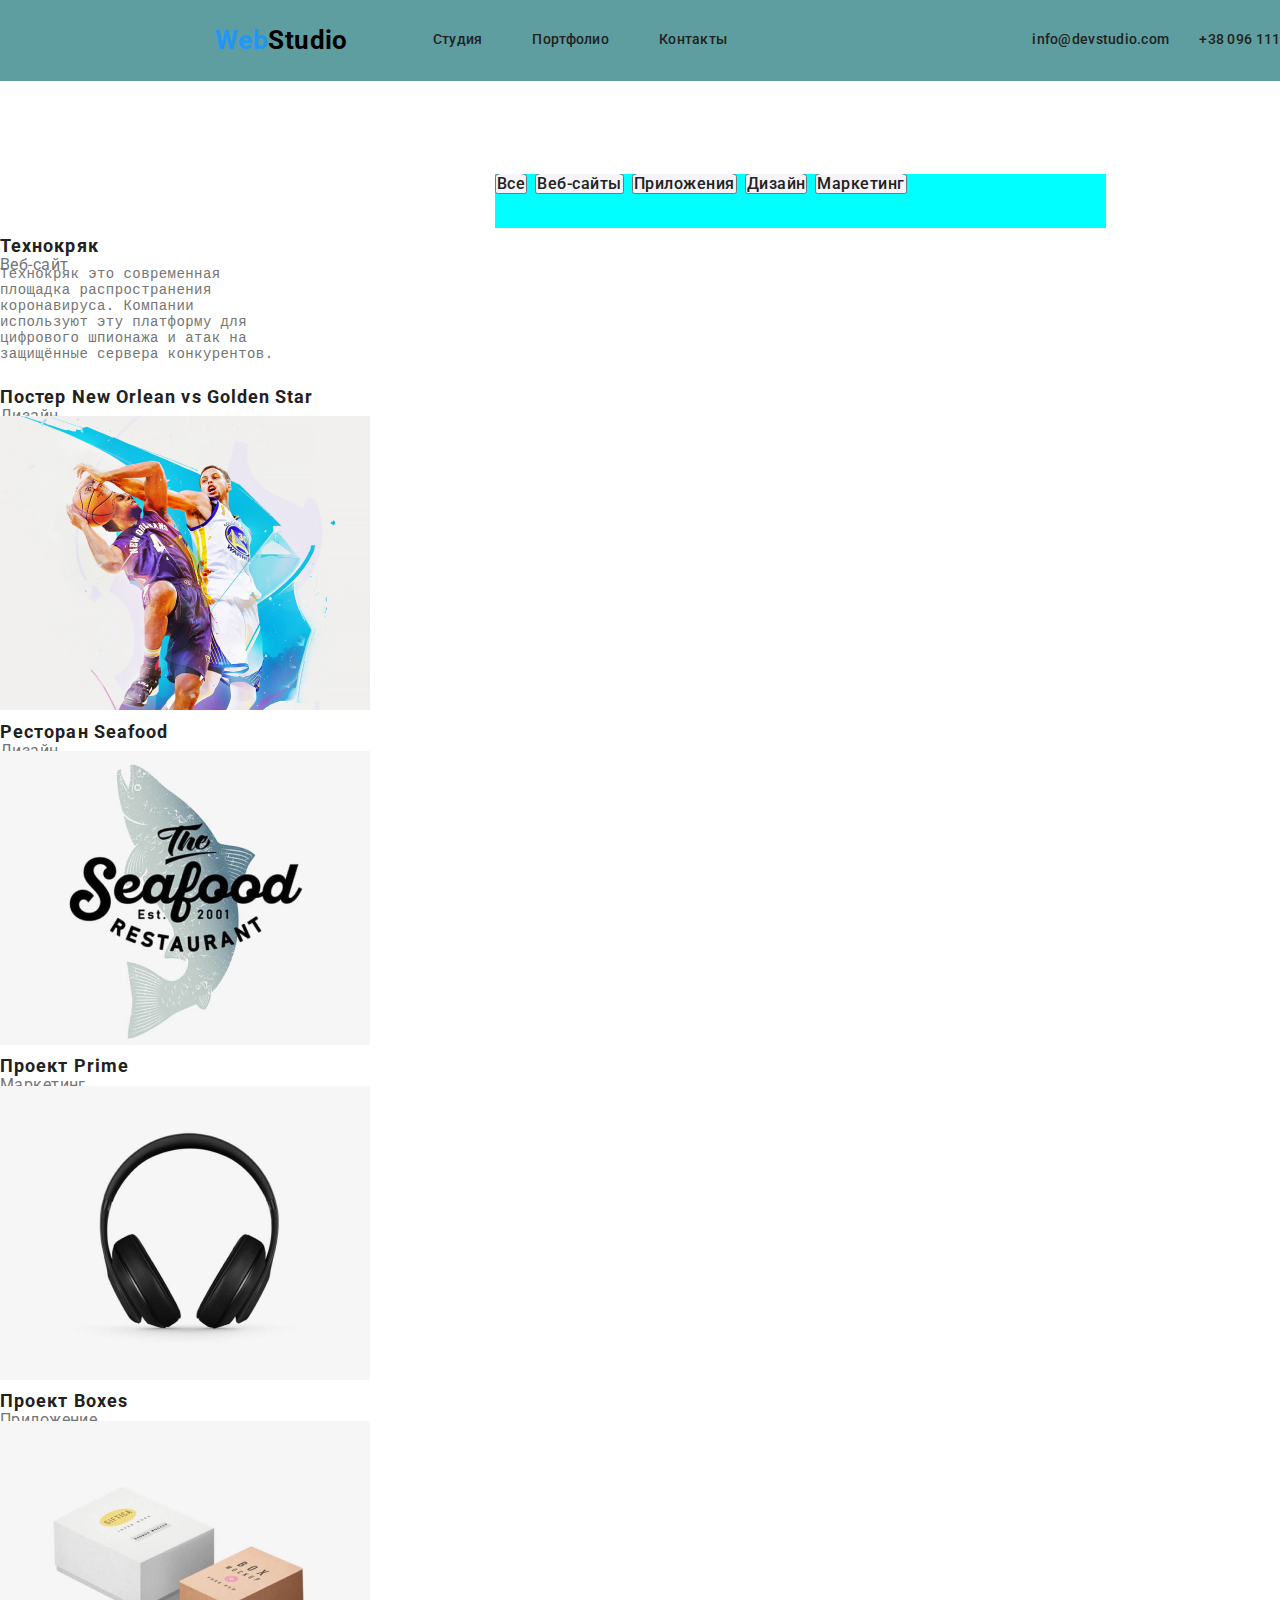
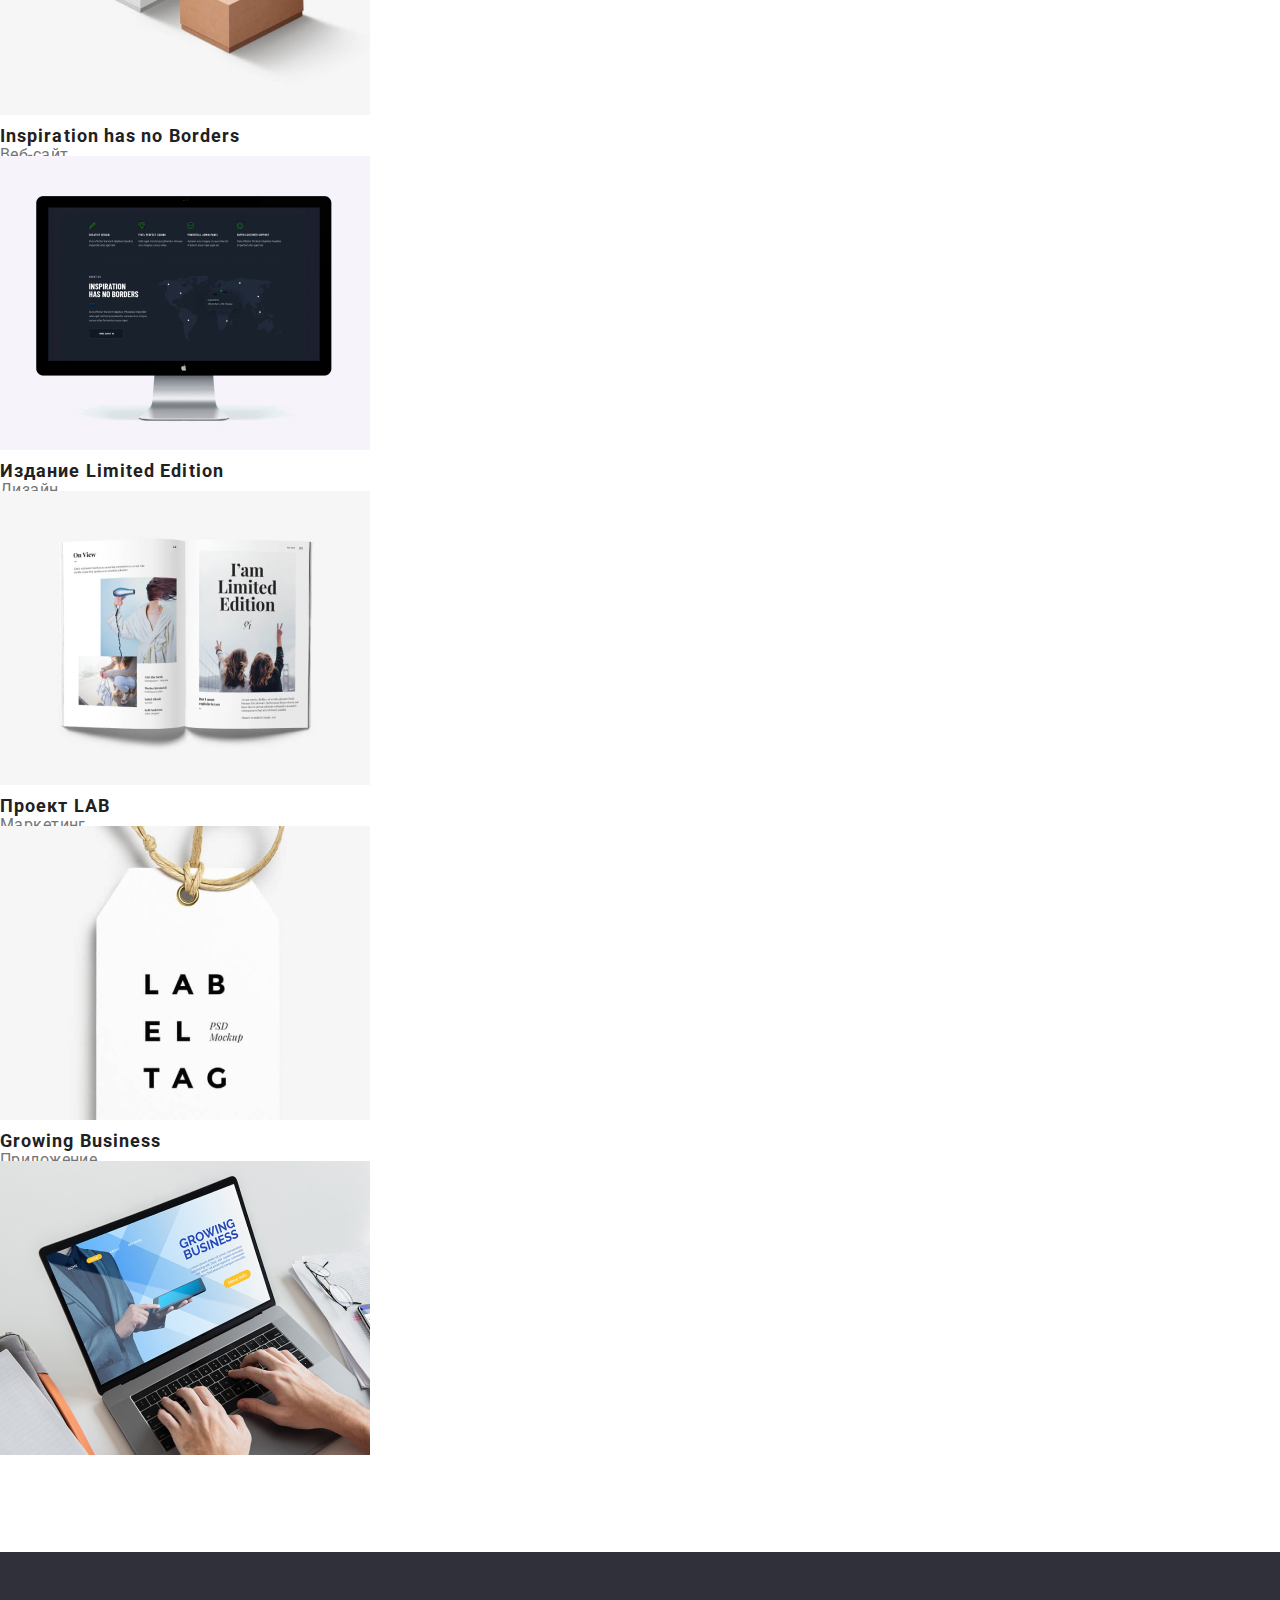
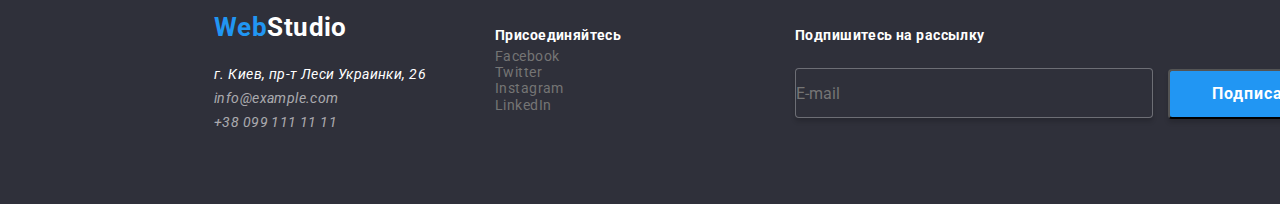
==== portfolio.html @ a3265fcc "добавление стилей  в footer" ====
<!DOCTYPE html>
<html lang="ru">

<head>
   <meta charset="UTF-8">
   <meta name="viewport" content="width=device-width, initial-scale=1.0">
   <title lang="en">WebStudio</title>
   <link rel="stylesheet" href="./css/normalise.css">
   <link rel="stylesheet" href="./css/styles.css">
	 <link href="https://fonts.googleapis.com/css2?family=Roboto:wght@400;500;700&display=swap" rel="stylesheet">
	 <style>
		input {color:  rgba(255, 255, 255, 0.6); background: #2F303A;}
			</style>
</head>

<body>
	<!-- Шапка -->
	<header>
		<div  class="container--nav">
			<nav class="nav">
			<!-- Логотип кампании -->
			<a class="logotip" lang="en" href="./index.html"><span class="logotip--text" >Web</span> Studio</a>
			<ul class="nav--list">
				<li class="nav--item">
					<a class="nav--link" href="./index.html">Студия</a>
				</li>
				<li class="nav--item">
					<a class="nav--link " href="./portfolio.html">Портфолио</a>
				</li>
				<li class="nav--item">
					<a class="nav--link" href=./index.html>Контакты</a>
				</li>
			</ul>
			<!-- <div class="container--contact"> -->
				<ul class="nav--list1">
					<li  class="nav--item1">
						<a class="nav--link1" href="mailto:info@devstudio.com">info@devstudio.com</a>
						</li>
					<li  class="nav--item1">
						<a class="nav--link1" href="tel:+380961111111">+38 096 111 11 11</a>
					</li>
				</ul>
			<!-- </div> -->
			</nav>
		</div>
	</header>
	<main>
		<!-- Портфолио -->
		<div class="container--portfolio"	>
		<h1 hidden>Наши работы</h1>
			<ul class="btn--list">
				<li class="btn--item"><button  type="submit"> <span class="button--list">Все</span> </button></li>
				<li class="btn--item"><button  type="submit"><span class="button--list">Веб-сайты</span></button></li>
				<li class="btn--item"><button type="submit"><span class="button--list">Приложения</span></button></li>
				<li class="btn--item"><button type="submit"><span class="button--list">Дизайн</span></button></li>
				<li class="btn--item"><button type="submit"><span class="button--list">Маркетинг</span></button></li>
			</ulbut>
		</div>
		<!--Каталог Работ -->
		<section>
			<ul>
				<li>
					<a href="portfolio.html"></a>
					<h2 class="work--catalog-title">Технокряк</h2>
					<p class="work--catalog-text">Веб-сайт</p>
					<pre class="work--catalog-textstyle">Технокряк это современная
площадка распространения
коронавируса. Компании
используют эту платформу для
цифрового шпионажа и атак на
защищённые сервера конкурентов.
					</pre>
					<!-- <img src="./img/portfolio/text.jpg" alt="Текст"width="322" height="168"></a>  -->
				</li>
				<li>
					<h2 class="work--catalog-title">Постер <span lang="en">New Orlean vs Golden Star</span> </h2>
					<p class="work--catalog-text">Дизайн</p>
					<img class="work--catalog-link" src="./img/portfolio/basketball.jpg" alt="Баскетбол" width="370" height="294">
				</li>

				<li>
					<h2 class="work--catalog-title">Ресторан <span lang="en">Seafood</span> </h2>
					<p class="work--catalog-text">Дизайн</p>
					<img class="work--catalog-link" src="./img/portfolio/seafood.jpg" alt="Ресторан" width="370" height="294">
				</li>
				<li>
					<h2 class="work--catalog-title">Проект <span lang="en">Prime</span> </h2>
					<p class="work--catalog-text">Маркетинг</p>
					<img src="./img/portfolio/headphone.jpg" alt="наушники" width="370" height="294">
				</li>
				<li>
					<h2 class="work--catalog-title">Проект <span lang="en">Boxes</span> </h2>
					<p class="work--catalog-text">Приложение</p>
					<img class="wor" src="./img/portfolio/box.jpg" alt="коробки" width="370" height="294">
				</li>
				<li>
					<h2 class="work--catalog-title" lang="en">Inspiration has no Borders</h2>
					<p class="work--catalog-text">Веб-сайт</p>
					<img src="./img/portfolio/monitor.jpg" alt="монитор" width="370" height="294">
				<li>
					<h2 class="work--catalog-title">Издание <span lang="en">Limited Edition</span> </h2>
					<p class="work--catalog-text">Дизайн</p>
					<img src="./img/portfolio/book.jpg" alt="книга" width="370" height="294">
				</li>
				<li>
					<h2 class="work--catalog-title">Проект <span lang="en">LAB</span> </h2>
					<p class="work--catalog-text">Маркетинг</p>
					<img src="./img/portfolio/label.png" alt="этикетка" width="370" height="294">
				</li>
				<li>
					<h2 class="work--catalog-title" lang="en">Growing Business</h2>
					<p class="work--catalog-text">Приложение</p>
					<img src="./img/portfolio/notebook.jpg" alt="ноутбок" width="370" height="294">
				</li>
			</ul>
		</section>
	</main>
	<!-- Координаты и обратная связь -->
	<footer class="container--foter">
		<!-- Логотип кампании -->
		<div class="footer--social">
			<a class="logotip" lang="en" href="./index.html"><span class="logotip--text">Web</span> Studio</a>
			<address class="address"> <span class="address--city">г. Киев, пр-т Леси Украинки, 26</span><br>
				 info@example.com <br>
				 +38 099 111 11 11
			</address>
	 </div>
		<div class="footer--social1">
			<b class="footer--text">Присоединяйтесь</b>
			<ul class="footer--list">
				<li class="footer--link"<a href="#" aria-label="Ссылка на Facebook">Facebook</a></li>
				<li class="footer--link"<a href="#" aria-label="Ссылка на Twitter">Twitter</a></li>
				<li class="footer--link"<a href="#" aria-label="Ссылка на Instagram">Instagram</a></li>
				<li class="footer--link"<a href="#" aria-label="Ссылка на LinkedIn">LinkedIn</a></li>
			</ul>
		</div>
		<div class="footer--social2">
			<b class="footer--text">Подпишитесь на рассылку</b>

			<input class="footer--email" type="email"  placeholder="E-mail" name="email" />
			<button class="footer--buttom" type="submit"> Подписаться</button>
		</div>
	</footer>

</body>

</html>
---- css/normalise.css ----
/*! normalize.css v8.0.1 | MIT License | github.com/necolas/normalize.css */

/* Document
   ========================================================================== */

/**
 * 1. Correct the line height in all browsers.
 * 2. Prevent adjustments of font size after orientation changes in iOS.
 */

html {
  line-height: 1.15; /* 1 */
  -webkit-text-size-adjust: 100%; /* 2 */
}

/* Sections
   ========================================================================== */

/**
 * Remove the margin in all browsers.
 */

body {
  margin: 0;
}

/**
 * Render the `main` element consistently in IE.
 */

main {
  display: block;
}

/**
 * Correct the font size and margin on `h1` elements within `section` and
 * `article` contexts in Chrome, Firefox, and Safari.
 */

h1 {
  font-size: 2em;
  margin: 0.67em 0;
}

/* Grouping content
   ========================================================================== */

/**
 * 1. Add the correct box sizing in Firefox.
 * 2. Show the overflow in Edge and IE.
 */

hr {
  box-sizing: content-box; /* 1 */
  height: 0; /* 1 */
  overflow: visible; /* 2 */
}

/**
 * 1. Correct the inheritance and scaling of font size in all browsers.
 * 2. Correct the odd `em` font sizing in all browsers.
 */

pre {
  font-family: monospace, monospace; /* 1 */
  font-size: 1em; /* 2 */
}

/* Text-level semantics
   ========================================================================== */

/**
 * Remove the gray background on active links in IE 10.
 */

a {
  background-color: transparent;
}

/**
 * 1. Remove the bottom border in Chrome 57-
 * 2. Add the correct text decoration in Chrome, Edge, IE, Opera, and Safari.
 */

abbr[title] {
  border-bottom: none; /* 1 */
  text-decoration: underline; /* 2 */
  text-decoration: underline dotted; /* 2 */
}

/**
 * Add the correct font weight in Chrome, Edge, and Safari.
 */

b,
strong {
  font-weight: bolder;
}

/**
 * 1. Correct the inheritance and scaling of font size in all browsers.
 * 2. Correct the odd `em` font sizing in all browsers.
 */

code,
kbd,
samp {
  font-family: monospace, monospace; /* 1 */
  font-size: 1em; /* 2 */
}

/**
 * Add the correct font size in all browsers.
 */

small {
  font-size: 80%;
}

/**
 * Prevent `sub` and `sup` elements from affecting the line height in
 * all browsers.
 */

sub,
sup {
  font-size: 75%;
  line-height: 0;
  position: relative;
  vertical-align: baseline;
}

sub {
  bottom: -0.25em;
}

sup {
  top: -0.5em;
}

/* Embedded content
   ========================================================================== */

/**
 * Remove the border on images inside links in IE 10.
 */

img {
  border-style: none;
}

/* Forms
   ========================================================================== */

/**
 * 1. Change the font styles in all browsers.
 * 2. Remove the margin in Firefox and Safari.
 */

button,
input,
optgroup,
select,
textarea {
  font-family: inherit; /* 1 */
  font-size: 100%; /* 1 */
  line-height: 1.15; /* 1 */
  margin: 0; /* 2 */
}

/**
 * Show the overflow in IE.
 * 1. Show the overflow in Edge.
 */

button,
input { /* 1 */
  overflow: visible;
}

/**
 * Remove the inheritance of text transform in Edge, Firefox, and IE.
 * 1. Remove the inheritance of text transform in Firefox.
 */

button,
select { /* 1 */
  text-transform: none;
}

/**
 * Correct the inability to style clickable types in iOS and Safari.
 */

button,
[type="button"],
[type="reset"],
[type="submit"] {
  -webkit-appearance: button;
}

/**
 * Remove the inner border and padding in Firefox.
 */

button::-moz-focus-inner,
[type="button"]::-moz-focus-inner,
[type="reset"]::-moz-focus-inner,
[type="submit"]::-moz-focus-inner {
  border-style: none;
  padding: 0;
}

/**
 * Restore the focus styles unset by the previous rule.
 */

button:-moz-focusring,
[type="button"]:-moz-focusring,
[type="reset"]:-moz-focusring,
[type="submit"]:-moz-focusring {
  outline: 1px dotted ButtonText;
}

/**
 * Correct the padding in Firefox.
 */

fieldset {
  padding: 0.35em 0.75em 0.625em;
}

/**
 * 1. Correct the text wrapping in Edge and IE.
 * 2. Correct the color inheritance from `fieldset` elements in IE.
 * 3. Remove the padding so developers are not caught out when they zero out
 *    `fieldset` elements in all browsers.
 */

legend {
  box-sizing: border-box; /* 1 */
  color: inherit; /* 2 */
  display: table; /* 1 */
  max-width: 100%; /* 1 */
  padding: 0; /* 3 */
  white-space: normal; /* 1 */
}

/**
 * Add the correct vertical alignment in Chrome, Firefox, and Opera.
 */

progress {
  vertical-align: baseline;
}

/**
 * Remove the default vertical scrollbar in IE 10+.
 */

textarea {
  overflow: auto;
}

/**
 * 1. Add the correct box sizing in IE 10.
 * 2. Remove the padding in IE 10.
 */

[type="checkbox"],
[type="radio"] {
  box-sizing: border-box; /* 1 */
  padding: 0; /* 2 */
}

/**
 * Correct the cursor style of increment and decrement buttons in Chrome.
 */

[type="number"]::-webkit-inner-spin-button,
[type="number"]::-webkit-outer-spin-button {
  height: auto;
}

/**
 * 1. Correct the odd appearance in Chrome and Safari.
 * 2. Correct the outline style in Safari.
 */

[type="search"] {
  -webkit-appearance: textfield; /* 1 */
  outline-offset: -2px; /* 2 */
}

/**
 * Remove the inner padding in Chrome and Safari on macOS.
 */

[type="search"]::-webkit-search-decoration {
  -webkit-appearance: none;
}

/**
 * 1. Correct the inability to style clickable types in iOS and Safari.
 * 2. Change font properties to `inherit` in Safari.
 */

::-webkit-file-upload-button {
  -webkit-appearance: button; /* 1 */
  font: inherit; /* 2 */
}

/* Interactive
   ========================================================================== */

/*
 * Add the correct display in Edge, IE 10+, and Firefox.
 */

details {
  display: block;
}

/*
 * Add the correct display in all browsers.
 */

summary {
  display: list-item;
}

/* Misc
   ========================================================================== */

/**
 * Add the correct display in IE 10+.
 */

template {
  display: none;
}

/**
 * Add the correct display in IE 10.
 */

[hidden] {
  display: none;
}
---- css/styles.css ----
@charset "UTF-8";
:root {
  --main-font: "Roboto", sans-serif;
  --secondary-font: "Raleway", sans-serif;
  --title--dark-color: #212121;
  --title--light-color: #ffffff;
  --btn--dark-color: #212121;
  --btn--accent-color: #2196f3;
  --btn--light-color: #ffffff;
  --text--dark-color: #757575;
  --text--light-color: #ffffff;
  --accent--color: #2196f3;
}

html {
  -webkit-box-sizing: border-box;
          box-sizing: border-box;
}

*,
*::before,
*::after {
  -webkit-box-sizing: inherit;
          box-sizing: inherit;
  margin: 0;
  padding: 0;
}

body {
  font-family: var(--main-font);
  font-size: 14px;
  letter-spacing: 0.03em;
  color: var(--text--dark-color);
}

ul > li {
  list-style: none;
}

a {
  text-decoration: none;
}

/* Шапка и Логотип компании */
.container--nav {
  width: 1600px;
  height: 81px;
  background-color: cadetblue;
}

.nav {
  display: -webkit-box;
  display: -ms-flexbox;
  display: flex;
  -webkit-box-align: center;
      -ms-flex-align: center;
          align-items: center;
}

.logotip {
  display: -webkit-box;
  display: -ms-flexbox;
  display: flex;
  margin-left: 215px;
  margin-right: 85px;
  padding-top: 24px;
  padding-bottom: 24px;
  font-family: var(--secondary-fonty);
  font-weight: 700;
  font-size: 26px;
  line-height: 1.19;
  color: #000000;
}

.logotip--text {
  color: var(--accent--color);
}

/* Панель навигации */
.nav--list {
  display: -webkit-box;
  display: -ms-flexbox;
  display: flex;
}

.nav--list .nav--item + .nav--item {
  margin-left: 50px;
}

.nav--list1 {
  display: -webkit-box;
  display: -ms-flexbox;
  display: flex;
  margin-left: 305px;
  /*  background-color: yellow; */
}

.nav--list1 .nav--item1 + .nav--item1 {
  margin-left: 30px;
}

.nav--link,
.nav--link1 {
  display: block;
  font-weight: 500;
  line-height: 1.14;
  letter-spacing: 0.02em;
  padding-top: 32px;
  padding-bottom: 32px;
  color: var(--title--dark-color);
}

.nav--link:hover,
.nav--link:focus,
.nav--link1:hover,
.nav--link1:focus {
  color: var(--accent--color);
}

/* Hero */
.container--hero {
  width: 1600px;
  height: 600px;
  text-align: center;
  background-color: grey;
}

.title--h1 {
  margin: 0;
  padding: 0;
  font-weight: 900;
  font-size: 44px;
  line-height: 1.36;
  letter-spacing: 0.06em;
  padding-top: 200px;
  padding-bottom: 30px;
  color: var(--title--light-color);
}

.button {
  font-family: var(--main-font);
  font-weight: 700;
  font-size: 16px;
  line-height: 0.53;
  letter-spacing: 0.06em;
  color: var(--btn--light-color);
  background: var(--btn--accent-color);
  -webkit-box-shadow: 0px 4px 4px rgba(0, 0, 0, 0.15);
          box-shadow: 0px 4px 4px rgba(0, 0, 0, 0.15);
  border-radius: 4px;
  width: 200px;
  height: 50px;
}

.title--h2
.about--img,
.work--img
.about--img,
.work--img {
  background-color: #F5F4FA;
}

.about--title {
  font-weight: 700;
  font-size: 14px;
  line-height: 1.36;
}

.about--text,
.address,
.footer--text {
  line-height: 1.71;
}

/* Разработки */
.work--title {
  font-weight: 700;
  font-size: 14px;
  line-height: 16px;
  text-align: center;
  color: var(--title--light-color);
  background-color: rgba(47, 48, 58, 0.8);
}

/* Команда разработчиков */
.command--title .command--text {
  font-weight: 500;
  font-size: 16px;
  line-height: 1.19;
  padding-left: 495px;
  text-align: center;
}

.command--text {
  font-weight: 400;
}

/* Портфолио - шапка*/
.container--portfolio {
  width: 611px;
  height: 54px;
  margin-top: 93px;
  margin-left: 495px;
  background-color: aqua;
}

.btn--list {
  display: -webkit-box;
  display: -ms-flexbox;
  display: flex;
}

.btn--item {
  display: block;
  margin-right: 8px;
}

.btn--item:not(5) {
  margin-right: 0;
}

.button--list {
  font-family: var(--main-font);
  font-weight: 500;
  font-size: 16px;
  line-height: 1.62px;
  letter-spacing: 0.03em;
  color: var(--btn--dark-color);
  background: #f5f4fa;
  border-radius: 4px;
}

.button--list:hover,
.button--list:focus {
  font-family: var(--main-font);
  font-weight: 500;
  font-size: 16px;
  line-height: 1.62;
  color: var(--btn--light-color);
  background-color: var(--btn--accent-color);
}

/* Портфолио -Каталог Работ */
.work--catalog-title {
  font-weight: 700;
  font-size: 18px;
  line-height: 2;
  letter-spacing: 0.06em;
  color: var(--title--dark-color);
}

.work--catalog-text {
  font-size: 16px;
  line-height: 1.88px;
  color: var(--text--dark-color);
}

.work--catalog-textstyle:hover,
.work--catalog-textstyle:focus {
  color: var(--text--light-color);
  background-color: var(--accent--color);
}

.work--catalog-link:hover {
  color: var(--text--light-color);
  background-color: var(--accent--color);
}

/* Координаты и обратная связь */
.container--foter {
  width: 1600px;
  height: 252px;
  background: #2F303A;
  display: -webkit-box;
  display: -ms-flexbox;
  display: flex;
  margin-top: 94px;
}

.footer--social {
  padding-top: 60px;
  margin-left: 214px;
}

.footer--social .logotip {
  margin: 0;
  padding: 0;
  color: var(--text--light-color);
}

.footer--social .address {
  display: block;
  padding-top: 20px;
}

.address {
  color: rgba(255, 255, 255, 0.6);
}

.address--city {
  color: var(--text--light-color);
}

.footer--social1 {
  padding-top: 72px;
  width: 206px;
  height: 80px;
  margin-left: 69px;
}

.footer--social2 {
  margin: 0;
  padding: 0;
  padding-top: 72px;
  width: 570px;
  height: 86px;
  margin-left: 94px;
  /*   background-color: red */
}

.footer--text {
  display: block;
  color: var(--title--light-color);
}

.footer--email {
  /* display: block */
  margin-top: 20px;
  /*   margin-right: 12px; */
  width: 358px;
  height: 50px;
  font-size: 16px;
  line-height: 1.25px;
  /* align-items: center; */
  color: rgba(255, 255, 255, 0.6);
  border: 1px solid rgba(255, 255, 255, 0.3);
  -webkit-box-sizing: border-box;
          box-sizing: border-box;
  -webkit-box-shadow: 0px 4px 4px rgba(0, 0, 0, 0.15);
          box-shadow: 0px 4px 4px rgba(0, 0, 0, 0.15);
  border-radius: 4px;
}

.footer--buttom {
  width: 196px;
  height: 50px;
  margin-left: 12px;
  font-weight: 700;
  font-size: 16px;
  line-height: 1,87;
  /* align-items: center; */
  text-align: center;
  letter-spacing: 0.06em;
  color: var(--btn--light-color);
  background: #2196F3;
  /* #2F303A; */
  -webkit-box-shadow: 0px 4px 4px rgba(0, 0, 0, 0.15);
          box-shadow: 0px 4px 4px rgba(0, 0, 0, 0.15);
  border-radius: 4px;
}

/* .footer--buttom:hover,
.footer--buttom:focus{
  background-color: var(--btn--accent-color);
} */
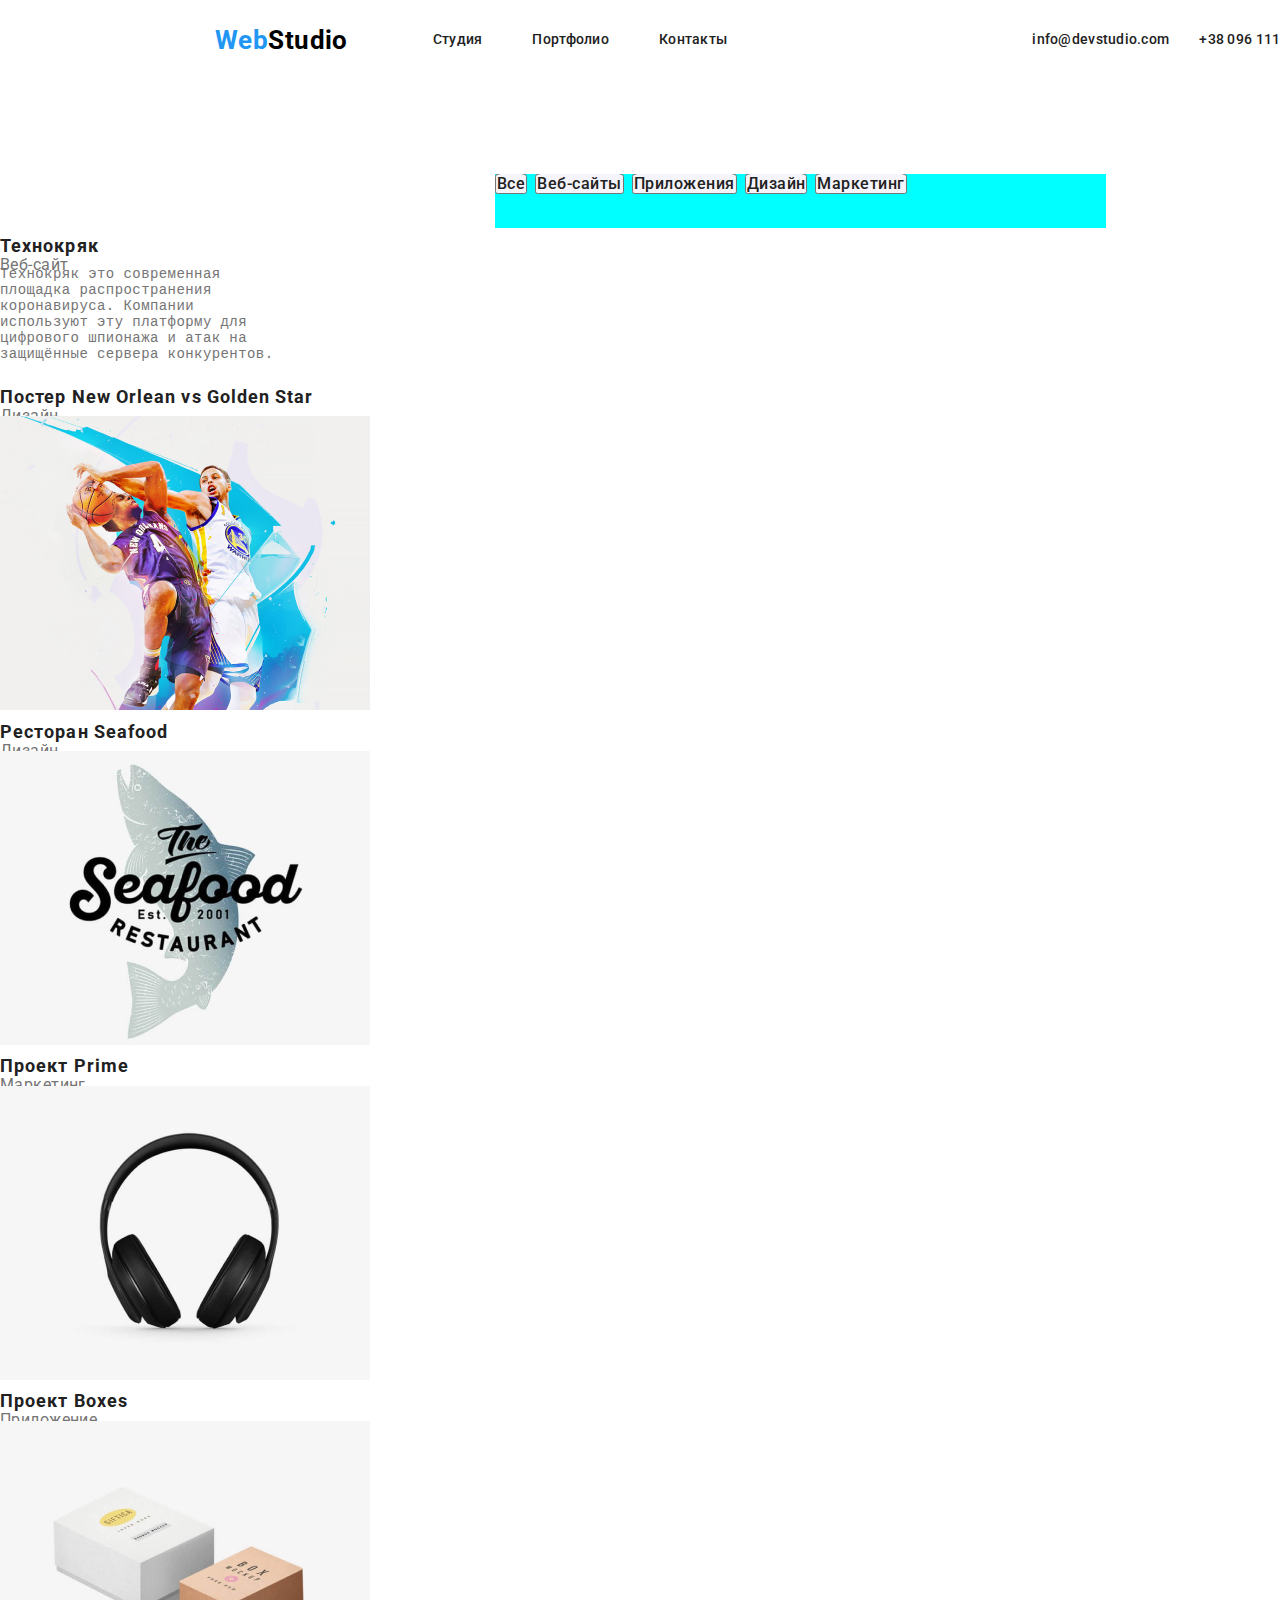
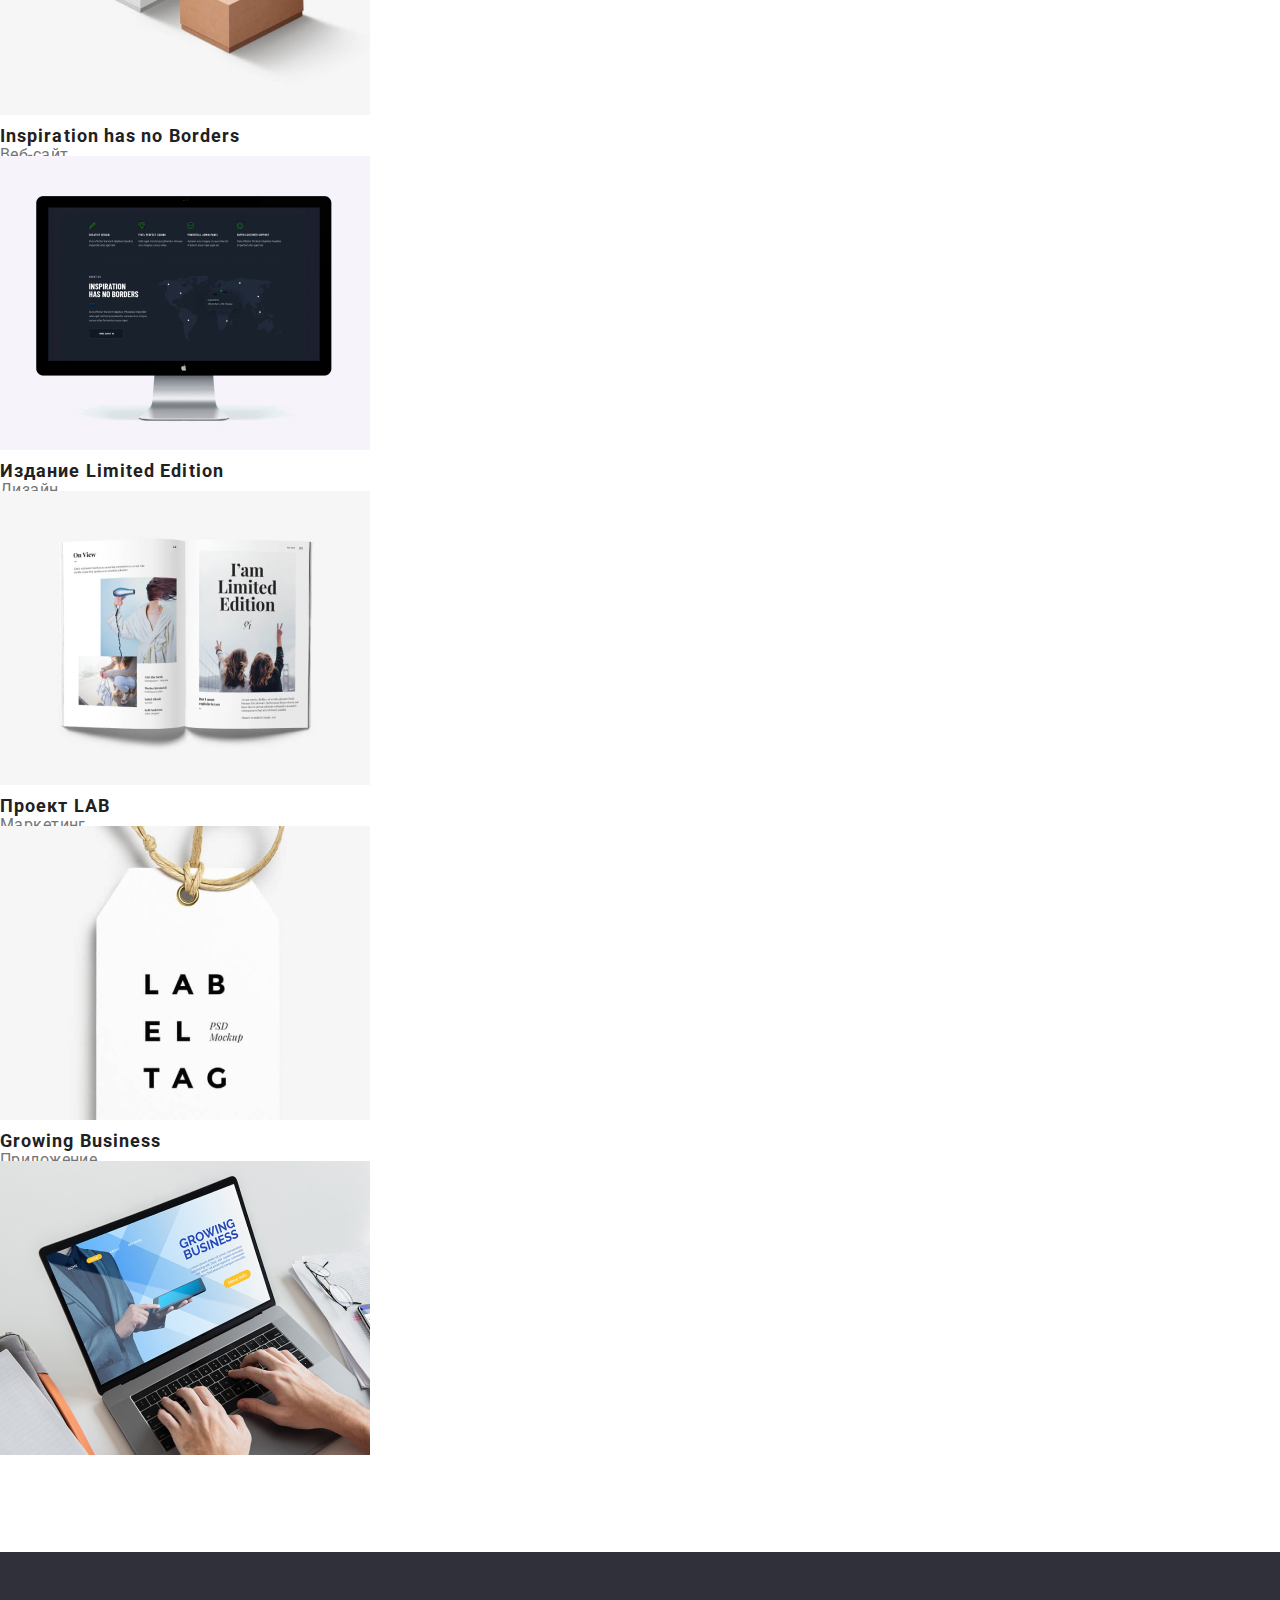
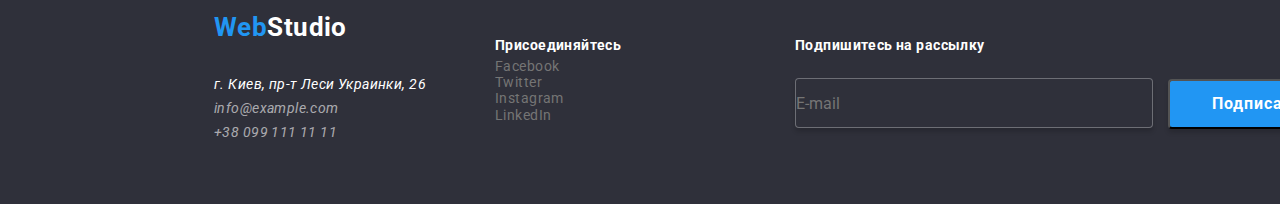
==== commit 02c9369a: "стилизация секции приимущества" ====
--- a/portfolio.html
+++ b/portfolio.html
@@ -10,7 +10,7 @@
 	 <link href="https://fonts.googleapis.com/css2?family=Roboto:wght@400;500;700&display=swap" rel="stylesheet">
 	 <style>
 		input {color:  rgba(255, 255, 255, 0.6); background: #2F303A;}
-			</style>
+	 </style>
 </head>
 
 <body>
--- a/css/styles.css
+++ b/css/styles.css
@@ -45,7 +45,6 @@
 .container--nav {
   width: 1600px;
   height: 81px;
-  background-color: cadetblue;
 }
 
 .nav {
@@ -92,7 +91,6 @@
   display: -ms-flexbox;
   display: flex;
   margin-left: 305px;
-  /*  background-color: yellow; */
 }
 
 .nav--list1 .nav--item1 + .nav--item1 {
@@ -115,14 +113,6 @@
 .nav--link1:hover,
 .nav--link1:focus {
   color: var(--accent--color);
-}
-
-/* Hero */
-.container--hero {
-  width: 1600px;
-  height: 600px;
-  text-align: center;
-  background-color: grey;
 }
 
 .title--h1 {
@@ -152,9 +142,37 @@
   height: 50px;
 }
 
-.title--h2
-.about--img,
-.work--img
+/* Hero */
+.container--hero {
+  width: 1600px;
+  height: 600px;
+  text-align: center;
+  background-color: rgba(47, 48, 58, 0.8);
+}
+
+/*Приимущества */
+.container--about {
+  width: 1090px;
+  height: 251px;
+  margin-top: 94px;
+  margin-left: 215px;
+}
+
+.container--about .about--list {
+  display: -webkit-box;
+  display: -ms-flexbox;
+  display: flex;
+  /*   justify-content: center; */
+}
+
+.about--item {
+  margin-right: 30px;
+}
+
+.about--item:last-child {
+  margin-right: 0;
+}
+
 .about--img,
 .work--img {
   background-color: #F5F4FA;
@@ -164,15 +182,25 @@
   font-weight: 700;
   font-size: 14px;
   line-height: 1.36;
+  margin-top: 30px;
 }
 
 .about--text,
 .address,
 .footer--text {
   line-height: 1.71;
+  margin-top: 10px;
 }
 
 /* Разработки */
+.title--h2 {
+  font-weight: 700;
+  font-size: 36px;
+  line-height: 1.67;
+  text-align: center;
+  color: var(--title--dark-color);
+}
+
 .work--title {
   font-weight: 700;
   font-size: 14px;
@@ -331,8 +359,6 @@
   height: 50px;
   font-size: 16px;
   line-height: 1.25px;
-  /* align-items: center; */
-  color: rgba(255, 255, 255, 0.6);
   border: 1px solid rgba(255, 255, 255, 0.3);
   -webkit-box-sizing: border-box;
           box-sizing: border-box;
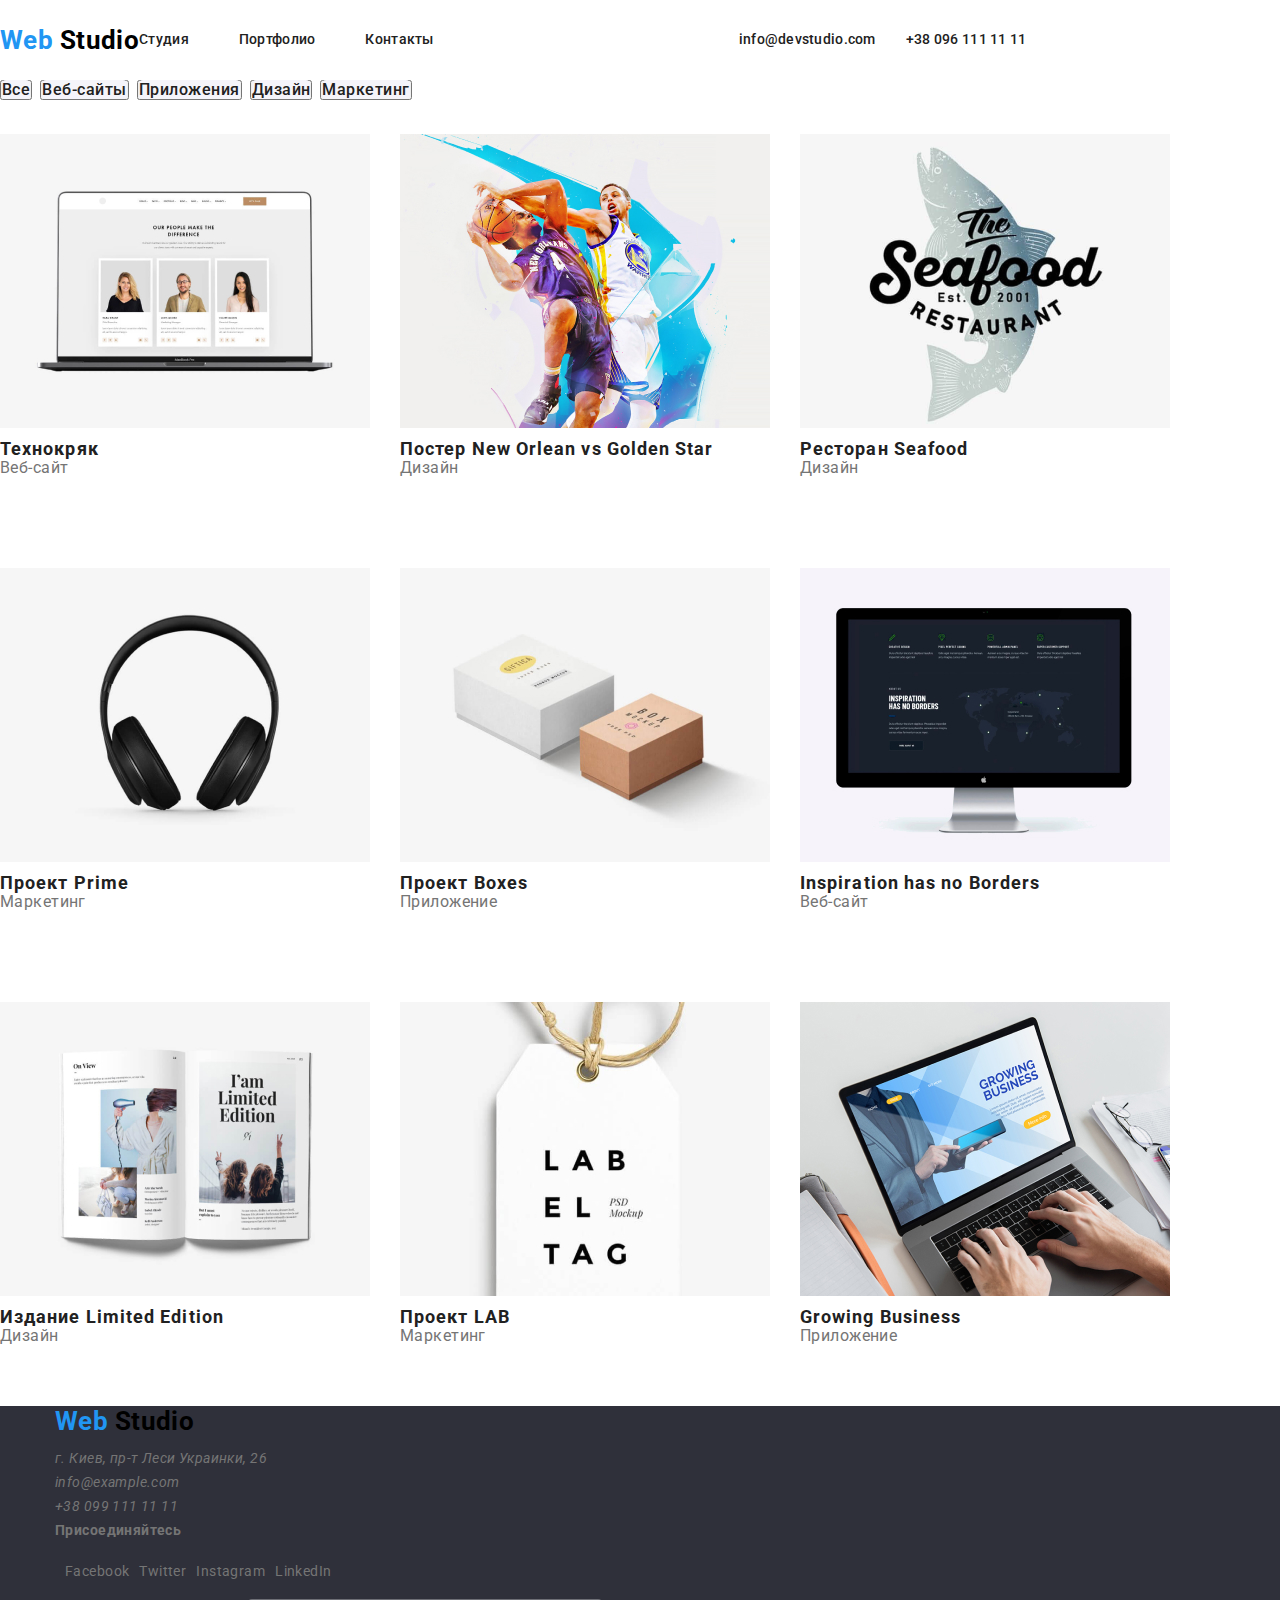
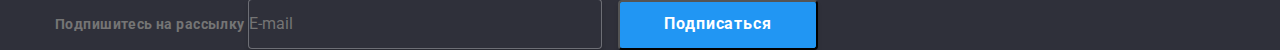
==== commit f5c5eb75: "исправление  стилей, footer закончил" ====
--- a/portfolio.html
+++ b/portfolio.html
@@ -15,8 +15,8 @@
 
 <body>
 	<!-- Шапка -->
-	<header>
-		<div  class="container--nav">
+	<header class="nav">
+		<div  class=container">
 			<nav class="nav">
 			<!-- Логотип кампании -->
 			<a class="logotip" lang="en" href="./index.html"><span class="logotip--text" >Web</span> Studio</a>
@@ -31,7 +31,7 @@
 					<a class="nav--link" href=./index.html>Контакты</a>
 				</li>
 			</ul>
-			<!-- <div class="container--contact"> -->
+			<!-- <div class=.containercontact"> -->
 				<ul class="nav--list1">
 					<li  class="nav--item1">
 						<a class="nav--link1" href="mailto:info@devstudio.com">info@devstudio.com</a>
@@ -46,100 +46,106 @@
 	</header>
 	<main>
 		<!-- Портфолио -->
-		<div class="container--portfolio"	>
-		<h1 hidden>Наши работы</h1>
-			<ul class="btn--list">
-				<li class="btn--item"><button  type="submit"> <span class="button--list">Все</span> </button></li>
-				<li class="btn--item"><button  type="submit"><span class="button--list">Веб-сайты</span></button></li>
-				<li class="btn--item"><button type="submit"><span class="button--list">Приложения</span></button></li>
-				<li class="btn--item"><button type="submit"><span class="button--list">Дизайн</span></button></li>
-				<li class="btn--item"><button type="submit"><span class="button--list">Маркетинг</span></button></li>
-			</ulbut>
+		<section class="portfolio">
+			<div class=container"	>
+				<h1 hidden>Наши работы</h1>
+				<ul class="btn--list">
+					<li class="btn--item"><button  type="submit"> <span class="button--list">Все</span> </button></li>
+					<li class="btn--item"><button  type="submit"><span class="button--list">Веб-сайты</span></button></li>
+					<li class="btn--item"><button type="submit"><span class="button--list">Приложения</span></button></li>
+					<li class="btn--item"><button type="submit"><span class="button--list">Дизайн</span></button></li>
+					<li class="btn--item"><button type="submit"><span class="button--list">Маркетинг</span></button></li>
+				</ul>
+					<!--Каталог Работ -->
+			<div class="work--catalog">
+				<ul class="work--catalog-list">
+					<li class="work--catalog-item">
+						<img class="work--catalog-link" src="./img/portfolio/texcrack.jpg" alt="Технокряк команда" width="370" height="294">
+						<h2 class="work--catalog-title">Технокряк</h2>
+						<p class="work--catalog-text">Веб-сайт</p>
+					</a>
+						<!-- <pre class="work--catalog-textstyle">Технокряк это современная
+	площадка распространения
+	коронавируса. Компании
+	используют эту платформу для
+	цифрового шпионажа и атак на
+	защищённые сервера конкурентов.
+						</pre> -->
+					</li>
+					<li class="work--catalog-item">
+						<img class="work--catalog-link" src="./img/portfolio/basketball.jpg" alt="Баскетбол" width="370" height="294">
+						<h2 class="work--catalog-title">Постер <span lang="en">New Orlean vs Golden Star</span> </h2>
+						<p class="work--catalog-text">Дизайн</p>
+					</li>
+					<li class="work--catalog-item">
+						<img class="work--catalog-link" src="./img/portfolio/seafood.jpg" alt="Ресторан" width="370" height="294">
+						<h2 class="work--catalog-title">Ресторан <span lang="en">Seafood</span> </h2>
+						<p class="work--catalog-text">Дизайн</p>
+					</li>
+					<li class="work--catalog-item">
+						<img class="work--catalog-link" src="./img/portfolio/headphone.jpg" alt="наушники" width="370" height="294">
+						<h2 class="work--catalog-title">Проект <span lang="en">Prime</span> </h2>
+						<p class="work--catalog-text">Маркетинг</p>
+					</li>
+					<li class="work--catalog-item">
+						<img class="work--catalog-link" src="./img/portfolio/box.jpg" alt="коробки" width="370" height="294">
+						<h2 class="work--catalog-title">Проект <span lang="en">Boxes</span> </h2>
+						<p class="work--catalog-text">Приложение</p>
+					</li>
+					<li class="work--catalog-item">
+						<img class="work--catalog-link" src="./img/portfolio/monitor.jpg" alt="монитор" width="370" height="294">
+						<h2 class="work--catalog-title" lang="en">Inspiration has no Borders</h2>
+						<p class="work--catalog-text">Веб-сайт</p>
+					</li>
+					<li class="work--catalog-item">
+						<img class="work--catalog-link" src="./img/portfolio/book.jpg" alt="книга" width="370" height="294">
+						<h2 class="work--catalog-title">Издание <span lang="en">Limited Edition</span> </h2>
+						<p class="work--catalog-text">Дизайн</p>
+					</li>
+					<li class="work--catalog-item">
+						<img class="work--catalog-link" src="./img/portfolio/label.png" alt="этикетка" width="370" height="294">
+						<h2 class="work--catalog-title">Проект <span lang="en">LAB</span> </h2>
+						<p class="work--catalog-text">Маркетинг</p>
+					</li>
+					<li class="work--catalog-item">
+						<img class="work--catalog-link" src="./img/portfolio/notebook.jpg" alt="ноутбок" width="370" height="294">
+						<h2 class="work--catalog-title" lang="en">Growing Business</h2>
+						<p class="work--catalog-text">Приложение</p>
+					</li>
+				</ul>
+			</div>
 		</div>
-		<!--Каталог Работ -->
-		<section>
-			<ul>
-				<li>
-					<a href="portfolio.html"></a>
-					<h2 class="work--catalog-title">Технокряк</h2>
-					<p class="work--catalog-text">Веб-сайт</p>
-					<pre class="work--catalog-textstyle">Технокряк это современная
-площадка распространения
-коронавируса. Компании
-используют эту платформу для
-цифрового шпионажа и атак на
-защищённые сервера конкурентов.
-					</pre>
-					<!-- <img src="./img/portfolio/text.jpg" alt="Текст"width="322" height="168"></a>  -->
-				</li>
-				<li>
-					<h2 class="work--catalog-title">Постер <span lang="en">New Orlean vs Golden Star</span> </h2>
-					<p class="work--catalog-text">Дизайн</p>
-					<img class="work--catalog-link" src="./img/portfolio/basketball.jpg" alt="Баскетбол" width="370" height="294">
-				</li>
 
-				<li>
-					<h2 class="work--catalog-title">Ресторан <span lang="en">Seafood</span> </h2>
-					<p class="work--catalog-text">Дизайн</p>
-					<img class="work--catalog-link" src="./img/portfolio/seafood.jpg" alt="Ресторан" width="370" height="294">
-				</li>
-				<li>
-					<h2 class="work--catalog-title">Проект <span lang="en">Prime</span> </h2>
-					<p class="work--catalog-text">Маркетинг</p>
-					<img src="./img/portfolio/headphone.jpg" alt="наушники" width="370" height="294">
-				</li>
-				<li>
-					<h2 class="work--catalog-title">Проект <span lang="en">Boxes</span> </h2>
-					<p class="work--catalog-text">Приложение</p>
-					<img class="wor" src="./img/portfolio/box.jpg" alt="коробки" width="370" height="294">
-				</li>
-				<li>
-					<h2 class="work--catalog-title" lang="en">Inspiration has no Borders</h2>
-					<p class="work--catalog-text">Веб-сайт</p>
-					<img src="./img/portfolio/monitor.jpg" alt="монитор" width="370" height="294">
-				<li>
-					<h2 class="work--catalog-title">Издание <span lang="en">Limited Edition</span> </h2>
-					<p class="work--catalog-text">Дизайн</p>
-					<img src="./img/portfolio/book.jpg" alt="книга" width="370" height="294">
-				</li>
-				<li>
-					<h2 class="work--catalog-title">Проект <span lang="en">LAB</span> </h2>
-					<p class="work--catalog-text">Маркетинг</p>
-					<img src="./img/portfolio/label.png" alt="этикетка" width="370" height="294">
-				</li>
-				<li>
-					<h2 class="work--catalog-title" lang="en">Growing Business</h2>
-					<p class="work--catalog-text">Приложение</p>
-					<img src="./img/portfolio/notebook.jpg" alt="ноутбок" width="370" height="294">
-				</li>
-			</ul>
 		</section>
 	</main>
 	<!-- Координаты и обратная связь -->
-	<footer class="container--foter">
+	<footer class="footer">
 		<!-- Логотип кампании -->
-		<div class="footer--social">
-			<a class="logotip" lang="en" href="./index.html"><span class="logotip--text">Web</span> Studio</a>
-			<address class="address"> <span class="address--city">г. Киев, пр-т Леси Украинки, 26</span><br>
-				 info@example.com <br>
-				 +38 099 111 11 11
-			</address>
-	 </div>
-		<div class="footer--social1">
-			<b class="footer--text">Присоединяйтесь</b>
-			<ul class="footer--list">
-				<li class="footer--link"<a href="#" aria-label="Ссылка на Facebook">Facebook</a></li>
-				<li class="footer--link"<a href="#" aria-label="Ссылка на Twitter">Twitter</a></li>
-				<li class="footer--link"<a href="#" aria-label="Ссылка на Instagram">Instagram</a></li>
-				<li class="footer--link"<a href="#" aria-label="Ссылка на LinkedIn">LinkedIn</a></li>
-			</ul>
+		<div class="container">
+			<div class="footer--social">
+				<a class="logotip" lang="en" href="./index.html"><span class="logotip--text">Web</span> Studio</a>
+				<address class="address"> <span class="address--city">г. Киев, пр-т Леси Украинки, 26</span><br>
+					 info@example.com <br>
+					 +38 099 111 11 11
+				</address>
+		 </div>
+			<div class="footer--social1">
+				<b class="footer--text">Присоединяйтесь</b>
+				<ul class="footer--list">
+					<li class="footer--link"<a href="#" aria-label="Ссылка на Facebook">Facebook</a></li>
+					<li class="footer--link"<a href="#" aria-label="Ссылка на Twitter">Twitter</a></li>
+					<li class="footer--link"<a href="#" aria-label="Ссылка на Instagram">Instagram</a></li>
+					<li class="footer--link"<a href="#" aria-label="Ссылка на LinkedIn">LinkedIn</a></li>
+				</ul>
+			</div>
+			<div class="footer--social2">
+				<b class="footer--text">Подпишитесь на рассылку</b>
+
+				<input class="footer--email" type="email"  placeholder="E-mail" name="email" />
+				<button class="footer--buttom" type="submit"> Подписаться</button>
+			</div>
 		</div>
-		<div class="footer--social2">
-			<b class="footer--text">Подпишитесь на рассылку</b>
 
-			<input class="footer--email" type="email"  placeholder="E-mail" name="email" />
-			<button class="footer--buttom" type="submit"> Подписаться</button>
-		</div>
 	</footer>
 
 </body>
--- a/css/styles.css
+++ b/css/styles.css
@@ -33,7 +33,7 @@
   color: var(--text--dark-color);
 }
 
-ul > li {
+ul {
   list-style: none;
 }
 
@@ -42,9 +42,12 @@
 }
 
 /* Шапка и Логотип компании */
-.container--nav {
-  width: 1600px;
-  height: 81px;
+.container {
+  width: 1200px;
+  padding-left: 15px;
+  padding-right: 15px;
+  margin-left: auto;
+  margin-right: auto;
 }
 
 .nav {
@@ -57,11 +60,9 @@
 }
 
 .logotip {
-  display: -webkit-box;
-  display: -ms-flexbox;
-  display: flex;
+  /*   display: flex;
   margin-left: 215px;
-  margin-right: 85px;
+  margin-right: 85px; */
   padding-top: 24px;
   padding-bottom: 24px;
   font-family: var(--secondary-fonty);
@@ -115,15 +116,30 @@
   color: var(--accent--color);
 }
 
+/* Hero */
+.hero {
+  display: -webkit-box;
+  display: -ms-flexbox;
+  display: flex;
+  -webkit-box-align: center;
+      -ms-flex-align: center;
+          align-items: center;
+  width: 1600px;
+  height: 600px;
+  margin-top: auto;
+  margin-left: auto;
+  /*  justify-content: space-between; */
+  text-align: center;
+  background-color: rgba(47, 48, 58, 0.8);
+}
+
 .title--h1 {
-  margin: 0;
-  padding: 0;
   font-weight: 900;
   font-size: 44px;
   line-height: 1.36;
   letter-spacing: 0.06em;
-  padding-top: 200px;
-  padding-bottom: 30px;
+  /*   padding-top: 200px;
+  padding-bottom: 30px; */
   color: var(--title--light-color);
 }
 
@@ -142,30 +158,29 @@
   height: 50px;
 }
 
-/* Hero */
-.container--hero {
-  width: 1600px;
-  height: 600px;
+/*Приимущества */
+.container .about {
+  margin-top: 94px;
+  /*  margin-left: 215px; */
+}
+
+.title--h2 {
+  font-weight: 700;
+  font-size: 36px;
+  line-height: 1.67;
   text-align: center;
-  background-color: rgba(47, 48, 58, 0.8);
-}
-
-/*Приимущества */
-.container--about {
-  width: 1090px;
-  height: 251px;
-  margin-top: 94px;
-  margin-left: 215px;
-}
-
-.container--about .about--list {
-  display: -webkit-box;
-  display: -ms-flexbox;
-  display: flex;
-  /*   justify-content: center; */
+  height: 42px;
+  color: var(--title--dark-color);
+}
+
+.about--list {
+  display: -webkit-box;
+  display: -ms-flexbox;
+  display: flex;
 }
 
 .about--item {
+  padding-top: 50px;
   margin-right: 30px;
 }
 
@@ -193,15 +208,30 @@
 }
 
 /* Разработки */
-.title--h2 {
-  font-weight: 700;
-  font-size: 36px;
-  line-height: 1.67;
-  text-align: center;
-  color: var(--title--dark-color);
+.container .work {
+  margin-top: 94px;
+  /*   margin-left: 215px; */
+}
+
+.work--list {
+  display: -webkit-box;
+  display: -ms-flexbox;
+  display: flex;
+}
+
+.work--item {
+  padding-top: 50px;
+  margin-right: 30px;
+}
+
+.work--item:not(3) {
+  margin-right: 0;
 }
 
 .work--title {
+  /*  */
+  width: 370px;
+  /*  height: 70px; */
   font-weight: 700;
   font-size: 14px;
   line-height: 16px;
@@ -211,7 +241,29 @@
 }
 
 /* Команда разработчиков */
-.command--title .command--text {
+.container .command {
+  margin-top: 94px;
+  /* padding-left: 215px; */
+  background: #F5F4FA;
+}
+
+.command--list {
+  display: -webkit-box;
+  display: -ms-flexbox;
+  display: flex;
+}
+
+.command--item {
+  padding-right: 30px;
+  margin-top: 50px;
+}
+
+.command--item:last-child {
+  padding: 0;
+}
+
+.command--title
+.command--text {
   font-weight: 500;
   font-size: 16px;
   line-height: 1.19;
@@ -223,19 +275,39 @@
   font-weight: 400;
 }
 
+/* Клиенты компании */
+.container .customers {
+  margin-top: 94px;
+  margin-left: 215px;
+}
+
+.customers--list {
+  display: -webkit-box;
+  display: -ms-flexbox;
+  display: flex;
+}
+
+.customers--item {
+  padding-right: 30px;
+  margin-top: 50px;
+}
+
+.customers--item:not(6) {
+  margin-right: 0;
+}
+
 /* Портфолио - шапка*/
-.container--portfolio {
-  width: 611px;
-  height: 54px;
+.container .prtfolio {
   margin-top: 93px;
-  margin-left: 495px;
-  background-color: aqua;
+  /*  margin-left: 215px; */
+  background-color: red;
 }
 
 .btn--list {
   display: -webkit-box;
   display: -ms-flexbox;
   display: flex;
+  margin-bottom: 4px;
 }
 
 .btn--item {
@@ -269,6 +341,33 @@
 }
 
 /* Портфолио -Каталог Работ */
+.container .portfolio {
+  /*   width: 1170px;
+  height: 1360px; */
+  margin-top: 93px;
+  /*  margin-left: 215px; */
+}
+
+.work--catalog-list {
+  display: -webkit-box;
+  display: -ms-flexbox;
+  display: flex;
+  -ms-flex-wrap: wrap;
+      flex-wrap: wrap;
+}
+
+.work--catalog-item {
+  display: block;
+  width: 370px;
+  height: 404px;
+  margin-right: 30px;
+  margin-top: 30px;
+}
+
+.work--catalog-item:nth-child(3n+3) {
+  margin-right: 0;
+}
+
 .work--catalog-title {
   font-weight: 700;
   font-size: 18px;
@@ -283,80 +382,101 @@
   color: var(--text--dark-color);
 }
 
-.work--catalog-textstyle:hover,
-.work--catalog-textstyle:focus {
+/* .work--catalog-textstyle:hover,
+.work--catalog-textstyle:focus
+{
   color: var(--text--light-color);
   background-color: var(--accent--color);
 }
-
-.work--catalog-link:hover {
+.work--catalog-link:hover{
   color: var(--text--light-color);
   background-color: var(--accent--color);
 }
-
+ */
 /* Координаты и обратная связь */
-.container--foter {
-  width: 1600px;
-  height: 252px;
+.footer {
+  /*   height: 252px; */
   background: #2F303A;
-  display: -webkit-box;
-  display: -ms-flexbox;
-  display: flex;
-  margin-top: 94px;
-}
-
-.footer--social {
+}
+
+.container .footer {
+  width: 1170px;
+}
+
+.footer--list {
+  display: -webkit-box;
+  display: -ms-flexbox;
+  display: flex;
+}
+
+.footer--item {
   padding-top: 60px;
-  margin-left: 214px;
-}
-
-.footer--social .logotip {
+  width: 231px;
+}
+
+.footer--item .logotip {
+  /* width: 153px; */
   margin: 0;
   padding: 0;
   color: var(--text--light-color);
 }
 
-.footer--social .address {
-  display: block;
-  padding-top: 20px;
-}
-
-.address {
-  color: rgba(255, 255, 255, 0.6);
-}
-
-.address--city {
-  color: var(--text--light-color);
-}
-
-.footer--social1 {
-  padding-top: 72px;
-  width: 206px;
-  height: 80px;
-  margin-left: 69px;
-}
-
-.footer--social2 {
+.footer--item .address {
+  /*  display: flex; */
   margin: 0;
   padding: 0;
+  padding-top: 20px;
+  color: rgba(255, 255, 255, 0.6);
+}
+
+.footer--item .address--city {
+  color: var(--text--light-color);
+}
+
+.footer--item1 {
+  width: 206px;
+  margin-left: 69px;
   padding-top: 72px;
+}
+
+.footer--list1 {
+  display: -webkit-box;
+  display: -ms-flexbox;
+  display: flex;
+}
+
+.footer--link {
+  margin-top: 20px;
+  margin-left: 10px;
+}
+
+.footer--item2 {
   width: 570px;
-  height: 86px;
+  margin-top: 72px;
   margin-left: 94px;
   /*   background-color: red */
 }
 
-.footer--text {
+.footer--item2 .footer--text {
+  margin: 0;
   display: block;
   color: var(--title--light-color);
 }
 
+.footer--item1 .footer--text {
+  margin: 0;
+  display: block;
+  color: var(--title--light-color);
+}
+
 .footer--email {
-  /* display: block */
+  display: inline-block;
+  margin: 0;
+  padding: 0;
+  height: 50px;
   margin-top: 20px;
-  /*   margin-right: 12px; */
-  width: 358px;
-  height: 50px;
+  /*  margin-right: 12px; */
+  width: 354px;
   font-size: 16px;
   line-height: 1.25px;
   border: 1px solid rgba(255, 255, 255, 0.3);
@@ -368,9 +488,14 @@
 }
 
 .footer--buttom {
-  width: 196px;
+  display: inline-block;
+  width: 200px;
   height: 50px;
   margin-left: 12px;
+  padding-top: 10px;
+  padding-bottom: 10px;
+  padding-left: 29px;
+  padding-right: 28px;
   font-weight: 700;
   font-size: 16px;
   line-height: 1,87;
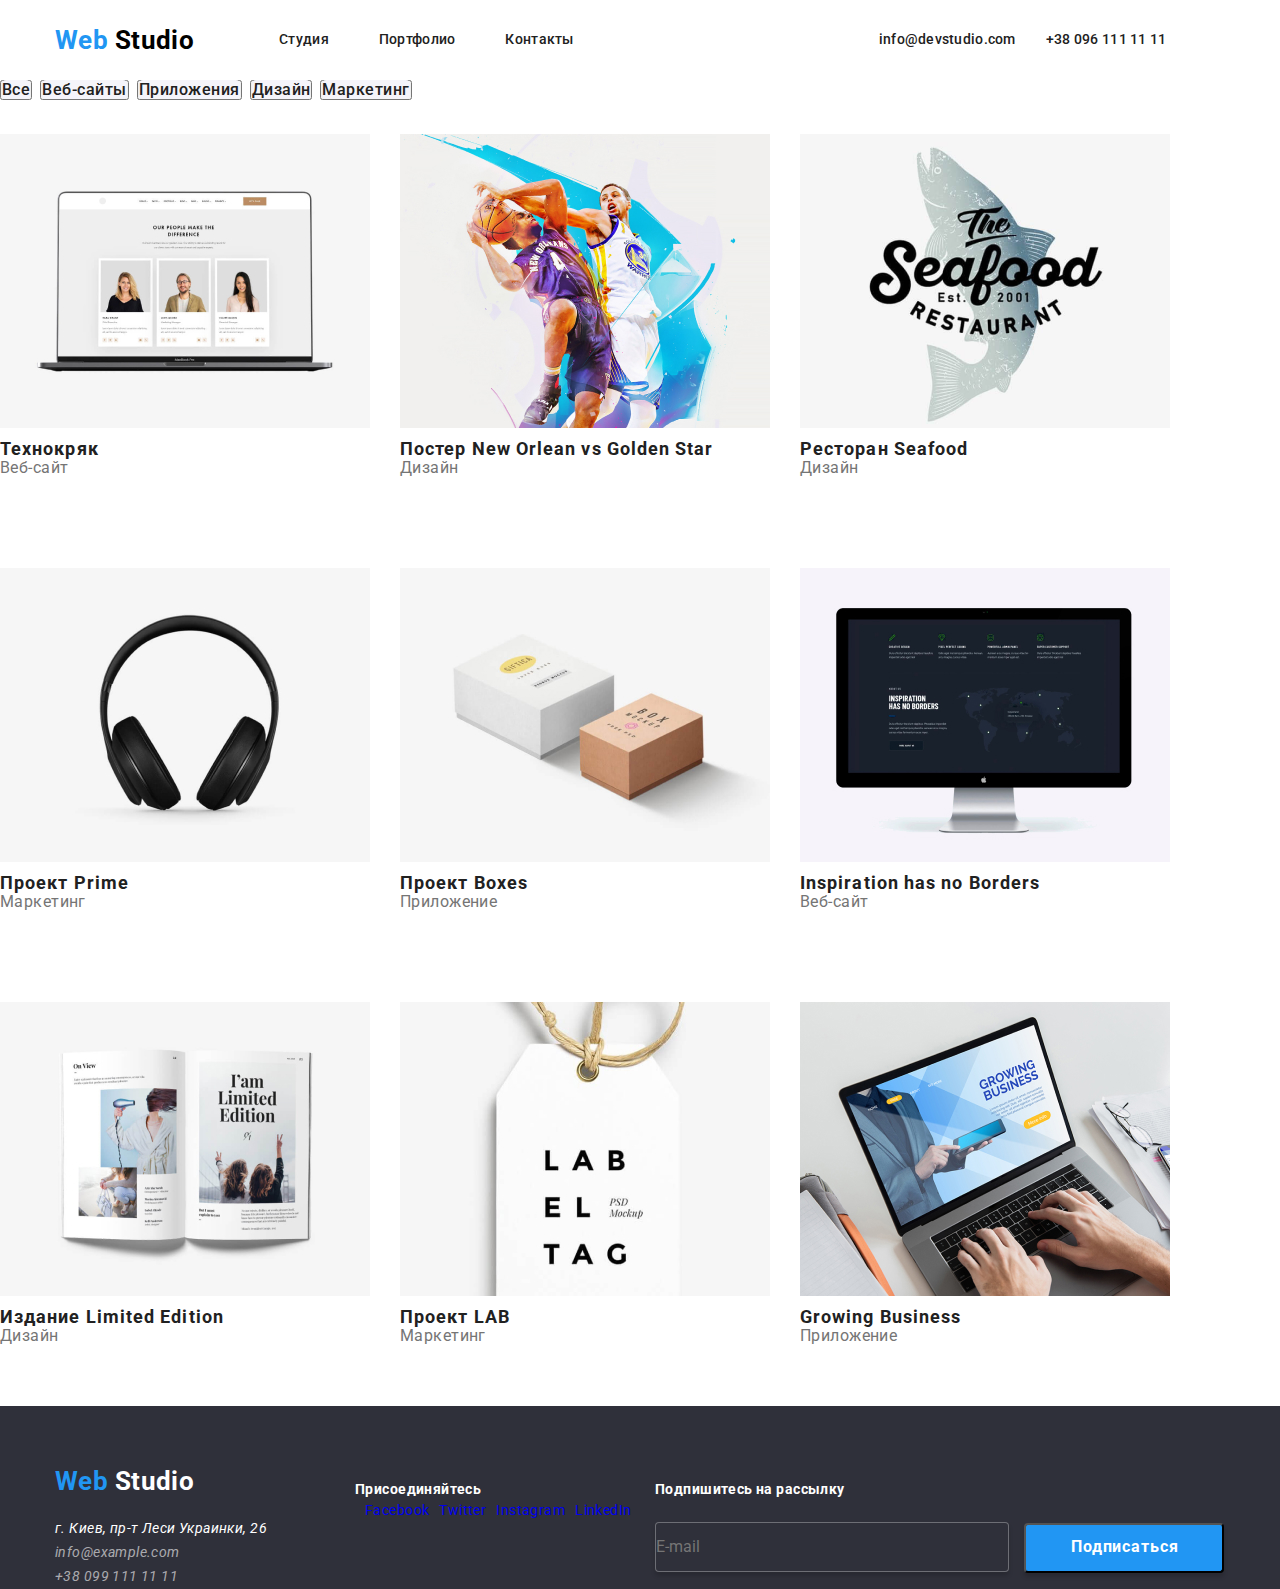
==== commit aef7e651: "шапка и footer finito lya comedy" ====
--- a/portfolio.html
+++ b/portfolio.html
@@ -15,8 +15,8 @@
 
 <body>
 	<!-- Шапка -->
-	<header class="nav">
-		<div  class=container">
+	<header>
+		<div  class="container">
 			<nav class="nav">
 			<!-- Логотип кампании -->
 			<a class="logotip" lang="en" href="./index.html"><span class="logotip--text" >Web</span> Studio</a>
@@ -31,7 +31,7 @@
 					<a class="nav--link" href=./index.html>Контакты</a>
 				</li>
 			</ul>
-			<!-- <div class=.containercontact"> -->
+			<div class="contact">
 				<ul class="nav--list1">
 					<li  class="nav--item1">
 						<a class="nav--link1" href="mailto:info@devstudio.com">info@devstudio.com</a>
@@ -40,7 +40,7 @@
 						<a class="nav--link1" href="tel:+380961111111">+38 096 111 11 11</a>
 					</li>
 				</ul>
-			<!-- </div> -->
+			</div>
 			</nav>
 		</div>
 	</header>
@@ -120,34 +120,37 @@
 	</main>
 	<!-- Координаты и обратная связь -->
 	<footer class="footer">
+		<div class="container">
 		<!-- Логотип кампании -->
-		<div class="container">
-			<div class="footer--social">
+		<ul class="footer--list">
+			<li class="footer--item">
 				<a class="logotip" lang="en" href="./index.html"><span class="logotip--text">Web</span> Studio</a>
 				<address class="address"> <span class="address--city">г. Киев, пр-т Леси Украинки, 26</span><br>
-					 info@example.com <br>
-					 +38 099 111 11 11
+					info@example.com <br>
+					+38 099 111 11 11
 				</address>
-		 </div>
-			<div class="footer--social1">
+			</li>
+			<li class="footer--item1">
 				<b class="footer--text">Присоединяйтесь</b>
-				<ul class="footer--list">
-					<li class="footer--link"<a href="#" aria-label="Ссылка на Facebook">Facebook</a></li>
-					<li class="footer--link"<a href="#" aria-label="Ссылка на Twitter">Twitter</a></li>
-					<li class="footer--link"<a href="#" aria-label="Ссылка на Instagram">Instagram</a></li>
-					<li class="footer--link"<a href="#" aria-label="Ссылка на LinkedIn">LinkedIn</a></li>
+				<ul class="footer--list1">
+					<li class="footer--link"></li> <a href="#" aria-label="Ссылка на Facebook">Facebook</a></li>
+					<li class="footer--link"></li> <a href="#" aria-label="Ссылка на Twitter">Twitter</a></li>
+					<li class="footer--link"></li><a href="#" aria-label="Ссылка на Instagram">Instagram</a></li>
+					<li class="footer--link"></li> <a href="#" aria-label="Ссылка на LinkedIn">LinkedIn</a></li>
 				</ul>
-			</div>
-			<div class="footer--social2">
+			</li>
+			<li class="footer--item2">
 				<b class="footer--text">Подпишитесь на рассылку</b>
 
 				<input class="footer--email" type="email"  placeholder="E-mail" name="email" />
 				<button class="footer--buttom" type="submit"> Подписаться</button>
-			</div>
+			</li>
+		</ul>
 		</div>
 
 	</footer>
 
+
 </body>
 
 </html>--- a/css/styles.css
+++ b/css/styles.css
@@ -54,6 +54,7 @@
   display: -webkit-box;
   display: -ms-flexbox;
   display: flex;
+  /* justify-content: space-between; */
   -webkit-box-align: center;
       -ms-flex-align: center;
           align-items: center;
@@ -63,8 +64,8 @@
   /*   display: flex;
   margin-left: 215px;
   margin-right: 85px; */
-  padding-top: 24px;
-  padding-bottom: 24px;
+  /* padding-top: 24px; */
+  /*  padding-bottom: 24px; */
   font-family: var(--secondary-fonty);
   font-weight: 700;
   font-size: 26px;
@@ -81,6 +82,7 @@
   display: -webkit-box;
   display: -ms-flexbox;
   display: flex;
+  margin-left: 85px;
 }
 
 .nav--list .nav--item + .nav--item {
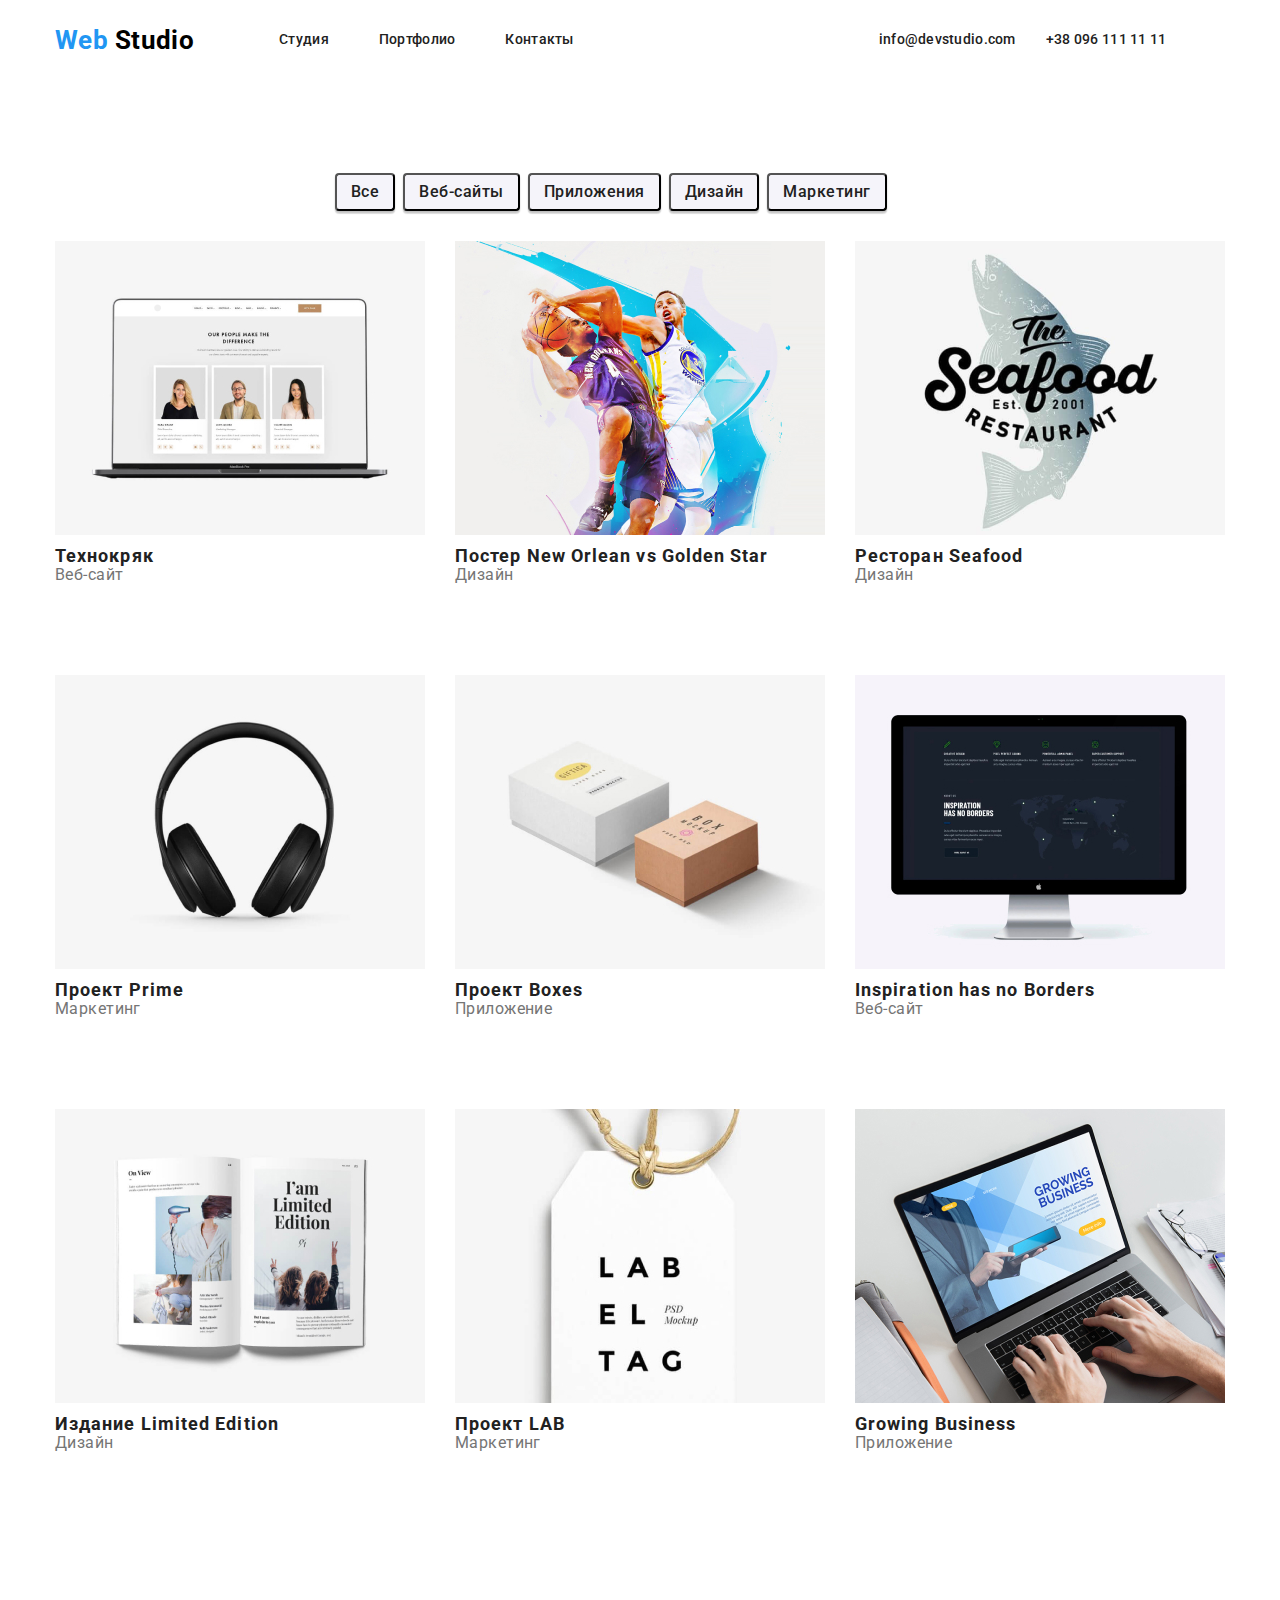
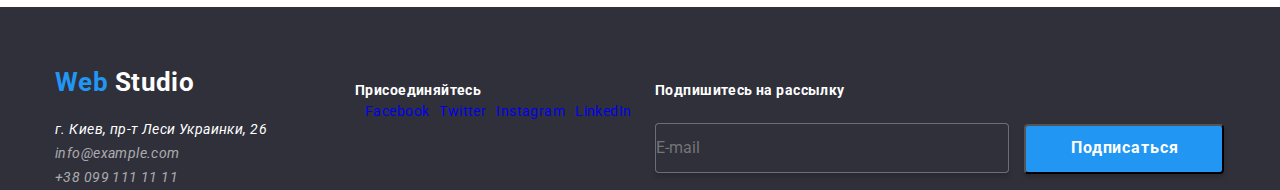
==== commit fd51f7b6: "стили портфолио end" ====
--- a/portfolio.html
+++ b/portfolio.html
@@ -46,15 +46,16 @@
 	</header>
 	<main>
 		<!-- Портфолио -->
+		<div class="container"	>
 		<section class="portfolio">
-			<div class=container"	>
+
 				<h1 hidden>Наши работы</h1>
 				<ul class="btn--list">
-					<li class="btn--item"><button  type="submit"> <span class="button--list">Все</span> </button></li>
-					<li class="btn--item"><button  type="submit"><span class="button--list">Веб-сайты</span></button></li>
-					<li class="btn--item"><button type="submit"><span class="button--list">Приложения</span></button></li>
-					<li class="btn--item"><button type="submit"><span class="button--list">Дизайн</span></button></li>
-					<li class="btn--item"><button type="submit"><span class="button--list">Маркетинг</span></button></li>
+					<li><button class="btn--item" type="buttom">Все</button></li>
+					<li ><button class="btn--item" type="buttom">Веб-сайты</button></li>
+					<li ><button class="btn--item" type="buttom">Приложения</button></li>
+					<li ><button class="btn--item" type="buttom">Дизайн</button></li>
+					<li ><button class="btn--item" type="buttom">Маркетинг</button></li>
 				</ul>
 					<!--Каталог Работ -->
 			<div class="work--catalog">
@@ -119,31 +120,31 @@
 		</section>
 	</main>
 	<!-- Координаты и обратная связь -->
-	<footer class="footer">
+	<footer class="coordinates">
 		<div class="container">
 		<!-- Логотип кампании -->
-		<ul class="footer--list">
-			<li class="footer--item">
+		<ul class="coordinates--list">
+			<li class="coordinates--item">
 				<a class="logotip" lang="en" href="./index.html"><span class="logotip--text">Web</span> Studio</a>
 				<address class="address"> <span class="address--city">г. Киев, пр-т Леси Украинки, 26</span><br>
 					info@example.com <br>
 					+38 099 111 11 11
 				</address>
 			</li>
-			<li class="footer--item1">
-				<b class="footer--text">Присоединяйтесь</b>
-				<ul class="footer--list1">
-					<li class="footer--link"></li> <a href="#" aria-label="Ссылка на Facebook">Facebook</a></li>
-					<li class="footer--link"></li> <a href="#" aria-label="Ссылка на Twitter">Twitter</a></li>
-					<li class="footer--link"></li><a href="#" aria-label="Ссылка на Instagram">Instagram</a></li>
-					<li class="footer--link"></li> <a href="#" aria-label="Ссылка на LinkedIn">LinkedIn</a></li>
+			<li class="coordinates--item1">
+				<b class="coordinates--text">Присоединяйтесь</b>
+				<ul class="coordinates--list1">
+					<li class="coordinates--link"></li> <a href="#" aria-label="Ссылка на Facebook">Facebook</a></li>
+					<li class="coordinates--link"></li> <a href="#" aria-label="Ссылка на Twitter">Twitter</a></li>
+					<li class="coordinates--link"></li><a href="#" aria-label="Ссылка на Instagram">Instagram</a></li>
+					<li class="coordinates--link"></li> <a href="#" aria-label="Ссылка на LinkedIn">LinkedIn</a></li>
 				</ul>
 			</li>
-			<li class="footer--item2">
-				<b class="footer--text">Подпишитесь на рассылку</b>
+			<li class="coordinates--item2">
+				<b class="coordinates--text">Подпишитесь на рассылку</b>
 
-				<input class="footer--email" type="email"  placeholder="E-mail" name="email" />
-				<button class="footer--buttom" type="submit"> Подписаться</button>
+				<input class="coordinates--email" type="email"  placeholder="E-mail" name="email" />
+				<button class="coordinates--buttom" type="submit"> Подписаться</button>
 			</li>
 		</ul>
 		</div>
@@ -151,6 +152,7 @@
 	</footer>
 
 
+
 </body>
 
 </html>--- a/css/styles.css
+++ b/css/styles.css
@@ -118,21 +118,17 @@
   color: var(--accent--color);
 }
 
-/* Hero */
+/* Hero добавить фон */
 .hero {
-  display: -webkit-box;
-  display: -ms-flexbox;
-  display: flex;
-  -webkit-box-align: center;
-      -ms-flex-align: center;
-          align-items: center;
-  width: 1600px;
+  display: inline-block;
   height: 600px;
-  margin-top: auto;
-  margin-left: auto;
-  /*  justify-content: space-between; */
+  padding-top: 200px;
   text-align: center;
   background-color: rgba(47, 48, 58, 0.8);
+}
+
+.container .hero {
+  margin-top: 94px;
 }
 
 .title--h1 {
@@ -140,30 +136,34 @@
   font-size: 44px;
   line-height: 1.36;
   letter-spacing: 0.06em;
-  /*   padding-top: 200px;
-  padding-bottom: 30px; */
+  margin: 0;
   color: var(--title--light-color);
 }
 
 .button {
+  width: 200px;
+  height: 50px;
+  /*   display: inline-block; */
   font-family: var(--main-font);
   font-weight: 700;
   font-size: 16px;
   line-height: 0.53;
   letter-spacing: 0.06em;
+  /*  padding-top: 10px;
+  padding-bottom: 10px;
+  padding-right: 32px;
+  padding-left: 32px;
+ */
   color: var(--btn--light-color);
   background: var(--btn--accent-color);
   -webkit-box-shadow: 0px 4px 4px rgba(0, 0, 0, 0.15);
           box-shadow: 0px 4px 4px rgba(0, 0, 0, 0.15);
   border-radius: 4px;
-  width: 200px;
-  height: 50px;
 }
 
 /*Приимущества */
 .container .about {
   margin-top: 94px;
-  /*  margin-left: 215px; */
 }
 
 .title--h2 {
@@ -171,7 +171,7 @@
   font-size: 36px;
   line-height: 1.67;
   text-align: center;
-  height: 42px;
+  /*  height: 42px; */
   color: var(--title--dark-color);
 }
 
@@ -182,7 +182,7 @@
 }
 
 .about--item {
-  padding-top: 50px;
+  width: 270px;
   margin-right: 30px;
 }
 
@@ -190,8 +190,16 @@
   margin-right: 0;
 }
 
+.about--img {
+  width: 270px;
+  height: 120px;
+  padding-top: 25px;
+  padding-bottom: 25px;
+}
+
 .about--img,
 .work--img {
+  border-radius: 4px;
   background-color: #F5F4FA;
 }
 
@@ -204,7 +212,7 @@
 
 .about--text,
 .address,
-.footer--text {
+.coordinates--text {
   line-height: 1.71;
   margin-top: 10px;
 }
@@ -212,7 +220,6 @@
 /* Разработки */
 .container .work {
   margin-top: 94px;
-  /*   margin-left: 215px; */
 }
 
 .work--list {
@@ -222,7 +229,8 @@
 }
 
 .work--item {
-  padding-top: 50px;
+  width: 370px;
+  height: 294px;
   margin-right: 30px;
 }
 
@@ -243,9 +251,8 @@
 }
 
 /* Команда разработчиков */
-.container .command {
+.command {
   margin-top: 94px;
-  /* padding-left: 215px; */
   background: #F5F4FA;
 }
 
@@ -253,6 +260,7 @@
   display: -webkit-box;
   display: -ms-flexbox;
   display: flex;
+  margin-top: 50px;
 }
 
 .command--item {
@@ -280,7 +288,6 @@
 /* Клиенты компании */
 .container .customers {
   margin-top: 94px;
-  margin-left: 215px;
 }
 
 .customers--list {
@@ -299,55 +306,74 @@
 }
 
 /* Портфолио - шапка*/
-.container .prtfolio {
+.container .portfolio {
   margin-top: 93px;
   /*  margin-left: 215px; */
-  background-color: red;
-}
-
-.btn--list {
-  display: -webkit-box;
-  display: -ms-flexbox;
-  display: flex;
-  margin-bottom: 4px;
-}
-
-.btn--item {
-  display: block;
-  margin-right: 8px;
-}
-
-.btn--item:not(5) {
-  margin-right: 0;
-}
-
-.button--list {
+}
+
+.portfolio .btn--list {
+  display: flex;
+  /*   margin-bottom: 4px; */
+  margin-left: 280px;
+  /*   background-color: red; */
+}
+
+.portfolio .btn--item{
+  display: inline-block;
+  height: 38px;
   font-family: var(--main-font);
   font-weight: 500;
   font-size: 16px;
   line-height: 1.62px;
   letter-spacing: 0.03em;
+  text-align: center;
+  border-radius: box;
+  -webkit-box-shadow: 0px 2px 2px rgba(0, 0, 0, 0.12), 0px 1px 2px rgba(0, 0, 0, 0.08), 0px 3px 1px rgba(0, 0, 0, 0.1);
+          box-shadow: 0px 2px 2px rgba(0, 0, 0, 0.12), 0px 1px 2px rgba(0, 0, 0, 0.08), 0px 3px 1px rgba(0, 0, 0, 0.1);
+  border-radius: 4px;
+  color: var(--btn--dark-color);
+  background: #F5F4FA;
+  padding-top: 6px;
+  padding-bottom: 6px;
+  padding-left: 14px;
+  padding-right: 14px;
+  margin-right: 8px;
+}
+
+.portfolio .btn--item:first-child(-n+5) {
+  margin-right: 0;
+}
+
+/* .prtfolio.btn--text{
+  color: var(--btn--dark-color);
+  background: #F5F4FA;
+} */
+/* .portfolio .button:hover,
+.portfolio .button:focus{
+  color: var(--btn--light-color);
+  background-color: var(--btn--accent-color);
+} */
+/* .portfolio .btn--list {
+  font-family: var(--main-font);
+  font-weight: 500;
+  font-size: 16px;
+  line-height: 1.62px;
+  letter-spacing: 0.03em;
+
   color: var(--btn--dark-color);
   background: #f5f4fa;
+
   border-radius: 4px;
-}
-
-.button--list:hover,
-.button--list:focus {
-  font-family: var(--main-font);
-  font-weight: 500;
-  font-size: 16px;
-  line-height: 1.62;
+} */
+.portfolio .btn--item:hover,
+.portfolio .btn--item:focus {
   color: var(--btn--light-color);
   background-color: var(--btn--accent-color);
 }
 
 /* Портфолио -Каталог Работ */
 .container .portfolio {
-  /*   width: 1170px;
-  height: 1360px; */
   margin-top: 93px;
-  /*  margin-left: 215px; */
 }
 
 .work--catalog-list {
@@ -396,34 +422,34 @@
 }
  */
 /* Координаты и обратная связь */
-.footer {
-  /*   height: 252px; */
+.coordinates {
+  margin-top: 94px;
   background: #2F303A;
 }
 
-.container .footer {
-  width: 1170px;
-}
-
-.footer--list {
-  display: -webkit-box;
-  display: -ms-flexbox;
-  display: flex;
-}
-
-.footer--item {
+/*
+.container .coordinates{
+
+  } */
+.coordinates--list {
+  display: -webkit-box;
+  display: -ms-flexbox;
+  display: flex;
+}
+
+.coordinates--item {
   padding-top: 60px;
   width: 231px;
 }
 
-.footer--item .logotip {
+.coordinates--item .logotip {
   /* width: 153px; */
   margin: 0;
   padding: 0;
   color: var(--text--light-color);
 }
 
-.footer--item .address {
+.coordinates--item .address {
   /*  display: flex; */
   margin: 0;
   padding: 0;
@@ -431,47 +457,47 @@
   color: rgba(255, 255, 255, 0.6);
 }
 
-.footer--item .address--city {
+.coordinates--item .address--city {
   color: var(--text--light-color);
 }
 
-.footer--item1 {
+.coordinates--item1 {
   width: 206px;
   margin-left: 69px;
   padding-top: 72px;
 }
 
-.footer--list1 {
-  display: -webkit-box;
-  display: -ms-flexbox;
-  display: flex;
-}
-
-.footer--link {
+.coordinates--list1 {
+  display: -webkit-box;
+  display: -ms-flexbox;
+  display: flex;
+}
+
+.coordinates--link {
   margin-top: 20px;
   margin-left: 10px;
 }
 
-.footer--item2 {
+.coordinates--item2 {
   width: 570px;
   margin-top: 72px;
   margin-left: 94px;
   /*   background-color: red */
 }
 
-.footer--item2 .footer--text {
+.coordinates--item2 .coordinates--text {
   margin: 0;
   display: block;
   color: var(--title--light-color);
 }
 
-.footer--item1 .footer--text {
+.coordinates--item1 .coordinates--text {
   margin: 0;
   display: block;
   color: var(--title--light-color);
 }
 
-.footer--email {
+.coordinates--email {
   display: inline-block;
   margin: 0;
   padding: 0;
@@ -489,7 +515,7 @@
   border-radius: 4px;
 }
 
-.footer--buttom {
+.coordinates--buttom {
   display: inline-block;
   width: 200px;
   height: 50px;
@@ -511,8 +537,3 @@
           box-shadow: 0px 4px 4px rgba(0, 0, 0, 0.15);
   border-radius: 4px;
 }
-
-/* .footer--buttom:hover,
-.footer--buttom:focus{
-  background-color: var(--btn--accent-color);
-} */
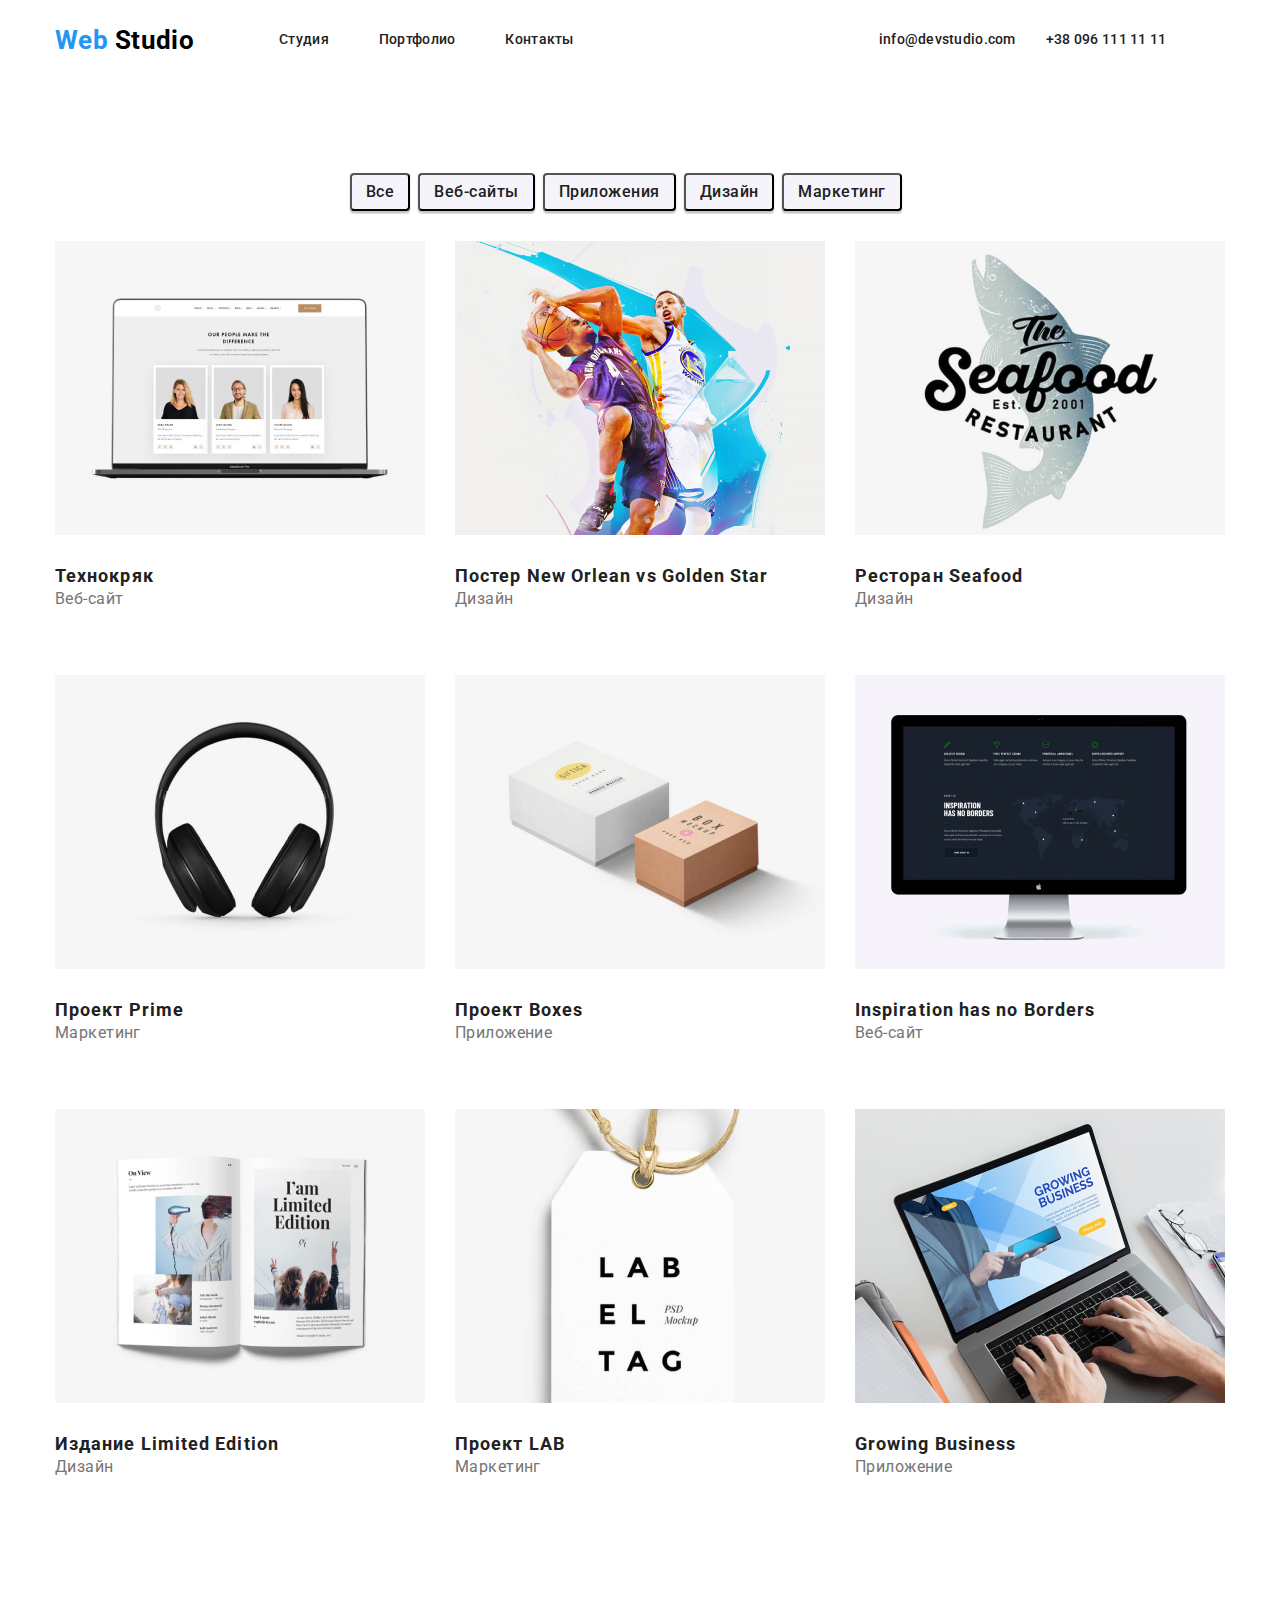
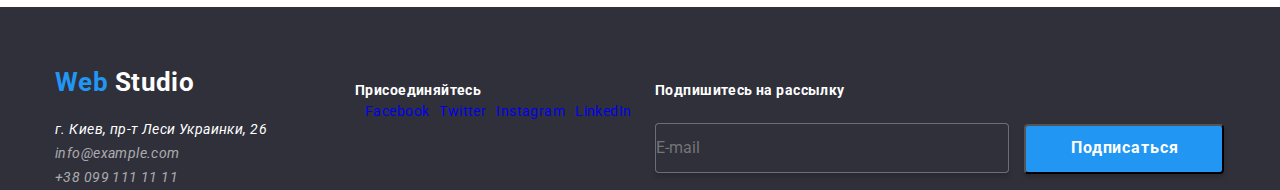
==== commit 4e675889: "index, portfoli, styles finito lya komedya" ====
--- a/portfolio.html
+++ b/portfolio.html
@@ -47,76 +47,95 @@
 	<main>
 		<!-- Портфолио -->
 		<div class="container"	>
-		<section class="portfolio">
+			<section class="portfolio">
 
+					<h1 hidden>Наши работы</h1>
+					<ul class="btn--list">
+						<li class="btn--item"><button class="btn--text" type="buttom">Все</button></li>
+						<li class="btn--item"><button class="btn--text" type="buttom">Веб-сайты</button></li>
+						<li class="btn--item"><button class="btn--text" type="buttom">Приложения</button></li>
+						<li class="btn--item"><button class="btn--text" type="buttom">Дизайн</button></li>
+						<li class="btn--item"><button class="btn--text" type="buttom">Маркетинг</button></li>
+					</ul>
+						<!--Каталог Работ -->
+				<div class="work--catalog">
+					<ul class="work--catalog-list">
+						<li class="work--catalog-item">
+							<img class="work--catalog-link" src="./img/portfolio/texcrack.jpg" alt="Технокряк команда" width="370" height="294">
+							<h2 class="work--catalog-title">Технокряк</h2>
+							<p class="work--catalog-text">Веб-сайт</p>
+						</a>
+							<!-- <pre class="work--catalog-textstyle">Технокряк это современная
+		площадка распространения
+		коронавируса. Компании
+		используют эту платформу для
+		цифрового шпионажа и атак на
+		защищённые сервера конкурентов.
+							</pre> -->
+						</li>
+						<li class="work--catalog-item">
+							<img class="work--catalog-link" src="./img/portfolio/basketball.jpg" alt="Баскетбол" width="370" height="294">
+							<h2 class="work--catalog-title">Постер <span lang="en">New Orlean vs Golden Star</span> </h2>
+							<p class="work--catalog-text">Дизайн</p>
+						</li>
+						<li class="work--catalog-item">
+							<img class="work--catalog-link" src="./img/portfolio/seafood.jpg" alt="Ресторан" width="370" height="294">
+							<h2 class="work--catalog-title">Ресторан <span lang="en">Seafood</span> </h2>
+							<p class="work--catalog-text">Дизайн</p>
+						</li>
+						<li class="work--catalog-item">
+							<img class="work--catalog-link" src="./img/portfolio/headphone.jpg" alt="наушники" width="370" height="294">
+							<h2 class="work--catalog-title">Проект <span lang="en">Prime</span> </h2>
+							<p class="work--catalog-text">Маркетинг</p>
+						</li>
+						<li class="work--catalog-item">
+							<img class="work--catalog-link" src="./img/portfolio/box.jpg" alt="коробки" width="370" height="294">
+							<h2 class="work--catalog-title">Проект <span lang="en">Boxes</span> </h2>
+							<p class="work--catalog-text">Приложение</p>
+						</li>
+						<li class="work--catalog-item">
+							<img class="work--catalog-link" src="./img/portfolio/monitor.jpg" alt="монитор" width="370" height="294">
+							<h2 class="work--catalog-title" lang="en">Inspiration has no Borders</h2>
+							<p class="work--catalog-text">Веб-сайт</p>
+						</li>
+						<li class="work--catalog-item">
+							<img class="work--catalog-link" src="./img/portfolio/book.jpg" alt="книга" width="370" height="294">
+							<h2 class="work--catalog-title">Издание <span lang="en">Limited Edition</span> </h2>
+							<p class="work--catalog-text">Дизайн</p>
+						</li>
+						<li class="work--catalog-item">
+							<img class="work--catalog-link" src="./img/portfolio/label.png" alt="этикетка" width="370" height="294">
+							<h2 class="work--catalog-title">Проект <span lang="en">LAB</span> </h2>
+							<p class="work--catalog-text">Маркетинг</p>
+						</li>
+						<li class="work--catalog-item">
+							<img class="work--catalog-link" src="./img/portfolio/notebook.jpg" alt="ноутбок" width="370" height="294">
+							<h2 class="work--catalog-title" lang="en">Growing Business</h2>
+							<p class="work--catalog-text">Приложение</p>
+						</li>
+					</ul>
+				</div>
+			</div>
+
+			</section>
+		<!-- Портфолио
+		<div class="container">
+		<iv class="portfolio">
 				<h1 hidden>Наши работы</h1>
 				<ul class="btn--list">
-					<li><button class="btn--item" type="buttom">Все</button></li>
-					<li ><button class="btn--item" type="buttom">Веб-сайты</button></li>
-					<li ><button class="btn--item" type="buttom">Приложения</button></li>
-					<li ><button class="btn--item" type="buttom">Дизайн</button></li>
-					<li ><button class="btn--item" type="buttom">Маркетинг</button></li>
+					<li class="btn--li">
+						<button class="btn--item"><span
+							class="btn--text">Все</span>></button>
+					</li>
+					<li class="btn--li"><button class="btn--item"><span class="btn--text">Веб-сайты</span>></button>
+					</li>
+					<li class="btn--li"><button class="btn--item"><span class="btn--text">Приложения</span>></button></li>
+					<li class="btn--li"><button class="btn--item"><span class="btn--text">Дизайн</span>></button></li>
+					<li class="btn--li"><button class="btn--item"><span class="btn--text">Маркетинг</span>></button></li>
 				</ul>
-					<!--Каталог Работ -->
-			<div class="work--catalog">
-				<ul class="work--catalog-list">
-					<li class="work--catalog-item">
-						<img class="work--catalog-link" src="./img/portfolio/texcrack.jpg" alt="Технокряк команда" width="370" height="294">
-						<h2 class="work--catalog-title">Технокряк</h2>
-						<p class="work--catalog-text">Веб-сайт</p>
-					</a>
-						<!-- <pre class="work--catalog-textstyle">Технокряк это современная
-	площадка распространения
-	коронавируса. Компании
-	используют эту платформу для
-	цифрового шпионажа и атак на
-	защищённые сервера конкурентов.
-						</pre> -->
-					</li>
-					<li class="work--catalog-item">
-						<img class="work--catalog-link" src="./img/portfolio/basketball.jpg" alt="Баскетбол" width="370" height="294">
-						<h2 class="work--catalog-title">Постер <span lang="en">New Orlean vs Golden Star</span> </h2>
-						<p class="work--catalog-text">Дизайн</p>
-					</li>
-					<li class="work--catalog-item">
-						<img class="work--catalog-link" src="./img/portfolio/seafood.jpg" alt="Ресторан" width="370" height="294">
-						<h2 class="work--catalog-title">Ресторан <span lang="en">Seafood</span> </h2>
-						<p class="work--catalog-text">Дизайн</p>
-					</li>
-					<li class="work--catalog-item">
-						<img class="work--catalog-link" src="./img/portfolio/headphone.jpg" alt="наушники" width="370" height="294">
-						<h2 class="work--catalog-title">Проект <span lang="en">Prime</span> </h2>
-						<p class="work--catalog-text">Маркетинг</p>
-					</li>
-					<li class="work--catalog-item">
-						<img class="work--catalog-link" src="./img/portfolio/box.jpg" alt="коробки" width="370" height="294">
-						<h2 class="work--catalog-title">Проект <span lang="en">Boxes</span> </h2>
-						<p class="work--catalog-text">Приложение</p>
-					</li>
-					<li class="work--catalog-item">
-						<img class="work--catalog-link" src="./img/portfolio/monitor.jpg" alt="монитор" width="370" height="294">
-						<h2 class="work--catalog-title" lang="en">Inspiration has no Borders</h2>
-						<p class="work--catalog-text">Веб-сайт</p>
-					</li>
-					<li class="work--catalog-item">
-						<img class="work--catalog-link" src="./img/portfolio/book.jpg" alt="книга" width="370" height="294">
-						<h2 class="work--catalog-title">Издание <span lang="en">Limited Edition</span> </h2>
-						<p class="work--catalog-text">Дизайн</p>
-					</li>
-					<li class="work--catalog-item">
-						<img class="work--catalog-link" src="./img/portfolio/label.png" alt="этикетка" width="370" height="294">
-						<h2 class="work--catalog-title">Проект <span lang="en">LAB</span> </h2>
-						<p class="work--catalog-text">Маркетинг</p>
-					</li>
-					<li class="work--catalog-item">
-						<img class="work--catalog-link" src="./img/portfolio/notebook.jpg" alt="ноутбок" width="370" height="294">
-						<h2 class="work--catalog-title" lang="en">Growing Business</h2>
-						<p class="work--catalog-text">Приложение</p>
-					</li>
-				</ul>
+				<!-- <li class="list btn"><button class="portfolio-btn"><span class="portfolio-btn-text">Маркетинг</span></button></li> -->
+
 			</div>
-		</div>
-
 		</section>
 	</main>
 	<!-- Координаты и обратная связь -->
--- a/css/styles.css
+++ b/css/styles.css
@@ -1,7 +1,7 @@
 @charset "UTF-8";
 :root {
-  --main-font: "Roboto", sans-serif;
-  --secondary-font: "Raleway", sans-serif;
+  --main-font: 'Roboto', sans-serif;
+  --secondary-font: 'Raleway', sans-serif;
   --title--dark-color: #212121;
   --title--light-color: #ffffff;
   --btn--dark-color: #212121;
@@ -120,15 +120,11 @@
 
 /* Hero добавить фон */
 .hero {
-  display: inline-block;
+  /* display:inline-block; */
   height: 600px;
   padding-top: 200px;
   text-align: center;
   background-color: rgba(47, 48, 58, 0.8);
-}
-
-.container .hero {
-  margin-top: 94px;
 }
 
 .title--h1 {
@@ -136,6 +132,7 @@
   font-size: 44px;
   line-height: 1.36;
   letter-spacing: 0.06em;
+  text-transform: uppercase;
   margin: 0;
   color: var(--title--light-color);
 }
@@ -144,6 +141,7 @@
   width: 200px;
   height: 50px;
   /*   display: inline-block; */
+  margin-top: 20px;
   font-family: var(--main-font);
   font-weight: 700;
   font-size: 16px;
@@ -167,6 +165,7 @@
 }
 
 .title--h2 {
+  margin-top: 94px;
   font-weight: 700;
   font-size: 36px;
   line-height: 1.67;
@@ -200,7 +199,7 @@
 .about--img,
 .work--img {
   border-radius: 4px;
-  background-color: #F5F4FA;
+  background-color: #f5f4fa;
 }
 
 .about--title {
@@ -219,6 +218,7 @@
 
 /* Разработки */
 .container .work {
+  padding: 0;
   margin-top: 94px;
 }
 
@@ -226,41 +226,44 @@
   display: -webkit-box;
   display: -ms-flexbox;
   display: flex;
+  margin-top: 50px;
 }
 
 .work--item {
-  width: 370px;
-  height: 294px;
+  /*   width: 370px; */
   margin-right: 30px;
-}
-
-.work--item:not(3) {
+  text-decoration: none;
+}
+
+.work--item:last-child {
   margin-right: 0;
 }
 
 .work--title {
-  /*  */
-  width: 370px;
+  /* width: 370px; */
   /*  height: 70px; */
   font-weight: 700;
   font-size: 14px;
   line-height: 16px;
   text-align: center;
+  padding-top: 27px;
+  padding-bottom: 27px;
+  text-transform: uppercase;
   color: var(--title--light-color);
   background-color: rgba(47, 48, 58, 0.8);
 }
 
 /* Команда разработчиков */
-.command {
+.container .command {
   margin-top: 94px;
-  background: #F5F4FA;
+  /* padding-left: 215px; */
+  background: #f5f4fa;
 }
 
 .command--list {
   display: -webkit-box;
   display: -ms-flexbox;
   display: flex;
-  margin-top: 50px;
 }
 
 .command--item {
@@ -272,17 +275,31 @@
   padding: 0;
 }
 
-.command--title
+.command--title {
+  margin: 0;
+  margin-top: 30px;
+  /*  width: 270px; */
+  font-weight: 500;
+  font-size: 16px;
+  line-height: 1.19;
+  text-align: center;
+  color: var(--title--dark-color);
+}
+
 .command--text {
-  font-weight: 500;
   font-size: 16px;
   line-height: 1.19;
-  padding-left: 495px;
-  text-align: center;
-}
-
-.command--text {
   font-weight: 400;
+  margin-top: 10px;
+  text-align: center;
+  color: var(--text--dark-color);
+}
+
+.commad--soshial {
+  display: -webkit-box;
+  display: -ms-flexbox;
+  display: flex;
+  margin-top: 16px;
 }
 
 /* Клиенты компании */
@@ -312,13 +329,23 @@
 }
 
 .portfolio .btn--list {
-  display: flex;
-  /*   margin-bottom: 4px; */
-  margin-left: 280px;
-  /*   background-color: red; */
-}
-
-.portfolio .btn--item{
+  display: -webkit-box;
+  display: -ms-flexbox;
+  display: flex;
+  /* margin-bottom: 4px; */
+  margin-left: 295px;
+  /* background-color: red; */
+}
+
+.portfolio .btn--item {
+  margin-right: 8px;
+}
+
+.portfolio .btn--item:last-child {
+  margin-right: 0;
+}
+
+.portfolio .btn--text {
   display: inline-block;
   height: 38px;
   font-family: var(--main-font);
@@ -332,41 +359,16 @@
           box-shadow: 0px 2px 2px rgba(0, 0, 0, 0.12), 0px 1px 2px rgba(0, 0, 0, 0.08), 0px 3px 1px rgba(0, 0, 0, 0.1);
   border-radius: 4px;
   color: var(--btn--dark-color);
-  background: #F5F4FA;
+  background: #f5f4fa;
   padding-top: 6px;
   padding-bottom: 6px;
   padding-left: 14px;
   padding-right: 14px;
-  margin-right: 8px;
-}
-
-.portfolio .btn--item:first-child(-n+5) {
-  margin-right: 0;
-}
-
-/* .prtfolio.btn--text{
-  color: var(--btn--dark-color);
-  background: #F5F4FA;
-} */
-/* .portfolio .button:hover,
-.portfolio .button:focus{
-  color: var(--btn--light-color);
-  background-color: var(--btn--accent-color);
-} */
-/* .portfolio .btn--list {
-  font-family: var(--main-font);
-  font-weight: 500;
-  font-size: 16px;
-  line-height: 1.62px;
-  letter-spacing: 0.03em;
-
-  color: var(--btn--dark-color);
-  background: #f5f4fa;
-
-  border-radius: 4px;
-} */
-.portfolio .btn--item:hover,
-.portfolio .btn--item:focus {
+  /*  margin-right: 8px; */
+}
+
+.portfolio .btn--text:hover,
+.portfolio .btn--text:focus {
   color: var(--btn--light-color);
   background-color: var(--btn--accent-color);
 }
@@ -381,7 +383,7 @@
   display: -ms-flexbox;
   display: flex;
   -ms-flex-wrap: wrap;
-      flex-wrap: wrap;
+  flex-wrap: wrap;
 }
 
 .work--catalog-item {
@@ -392,7 +394,47 @@
   margin-top: 30px;
 }
 
-.work--catalog-item:nth-child(3n+3) {
+.work--catalog-item:nth-child(3n + 3) {
+  margin-right: 0;
+}
+
+.work--catalog-title {
+  font-weight: 700;
+  font-size: 18px;
+  line-height: 2;
+  letter-spacing: 0.06em;
+  padding-top: 20px;
+  color: var(--title--dark-color);
+}
+
+.work--catalog-text {
+  font-size: 16px;
+  line-height: 1.88px;
+  padding-top: 4px;
+  color: var(--text--dark-color);
+}
+
+.container .portfolio {
+  margin-top: 93px;
+}
+
+.work--catalog-list {
+  display: -webkit-box;
+  display: -ms-flexbox;
+  display: flex;
+  -ms-flex-wrap: wrap;
+      flex-wrap: wrap;
+}
+
+.work--catalog-item {
+  display: block;
+  width: 370px;
+  height: 404px;
+  margin-right: 30px;
+  margin-top: 30px;
+}
+
+.work--catalog-item:nth-child(3n + 3) {
   margin-right: 0;
 }
 
@@ -410,21 +452,10 @@
   color: var(--text--dark-color);
 }
 
-/* .work--catalog-textstyle:hover,
-.work--catalog-textstyle:focus
-{
-  color: var(--text--light-color);
-  background-color: var(--accent--color);
-}
-.work--catalog-link:hover{
-  color: var(--text--light-color);
-  background-color: var(--accent--color);
-}
- */
 /* Координаты и обратная связь */
 .coordinates {
   margin-top: 94px;
-  background: #2F303A;
+  background: #2f303a;
 }
 
 /*
@@ -526,12 +557,12 @@
   padding-right: 28px;
   font-weight: 700;
   font-size: 16px;
-  line-height: 1,87;
+  line-height: 1, 87;
   /* align-items: center; */
   text-align: center;
   letter-spacing: 0.06em;
   color: var(--btn--light-color);
-  background: #2196F3;
+  background: #2196f3;
   /* #2F303A; */
   -webkit-box-shadow: 0px 4px 4px rgba(0, 0, 0, 0.15);
           box-shadow: 0px 4px 4px rgba(0, 0, 0, 0.15);
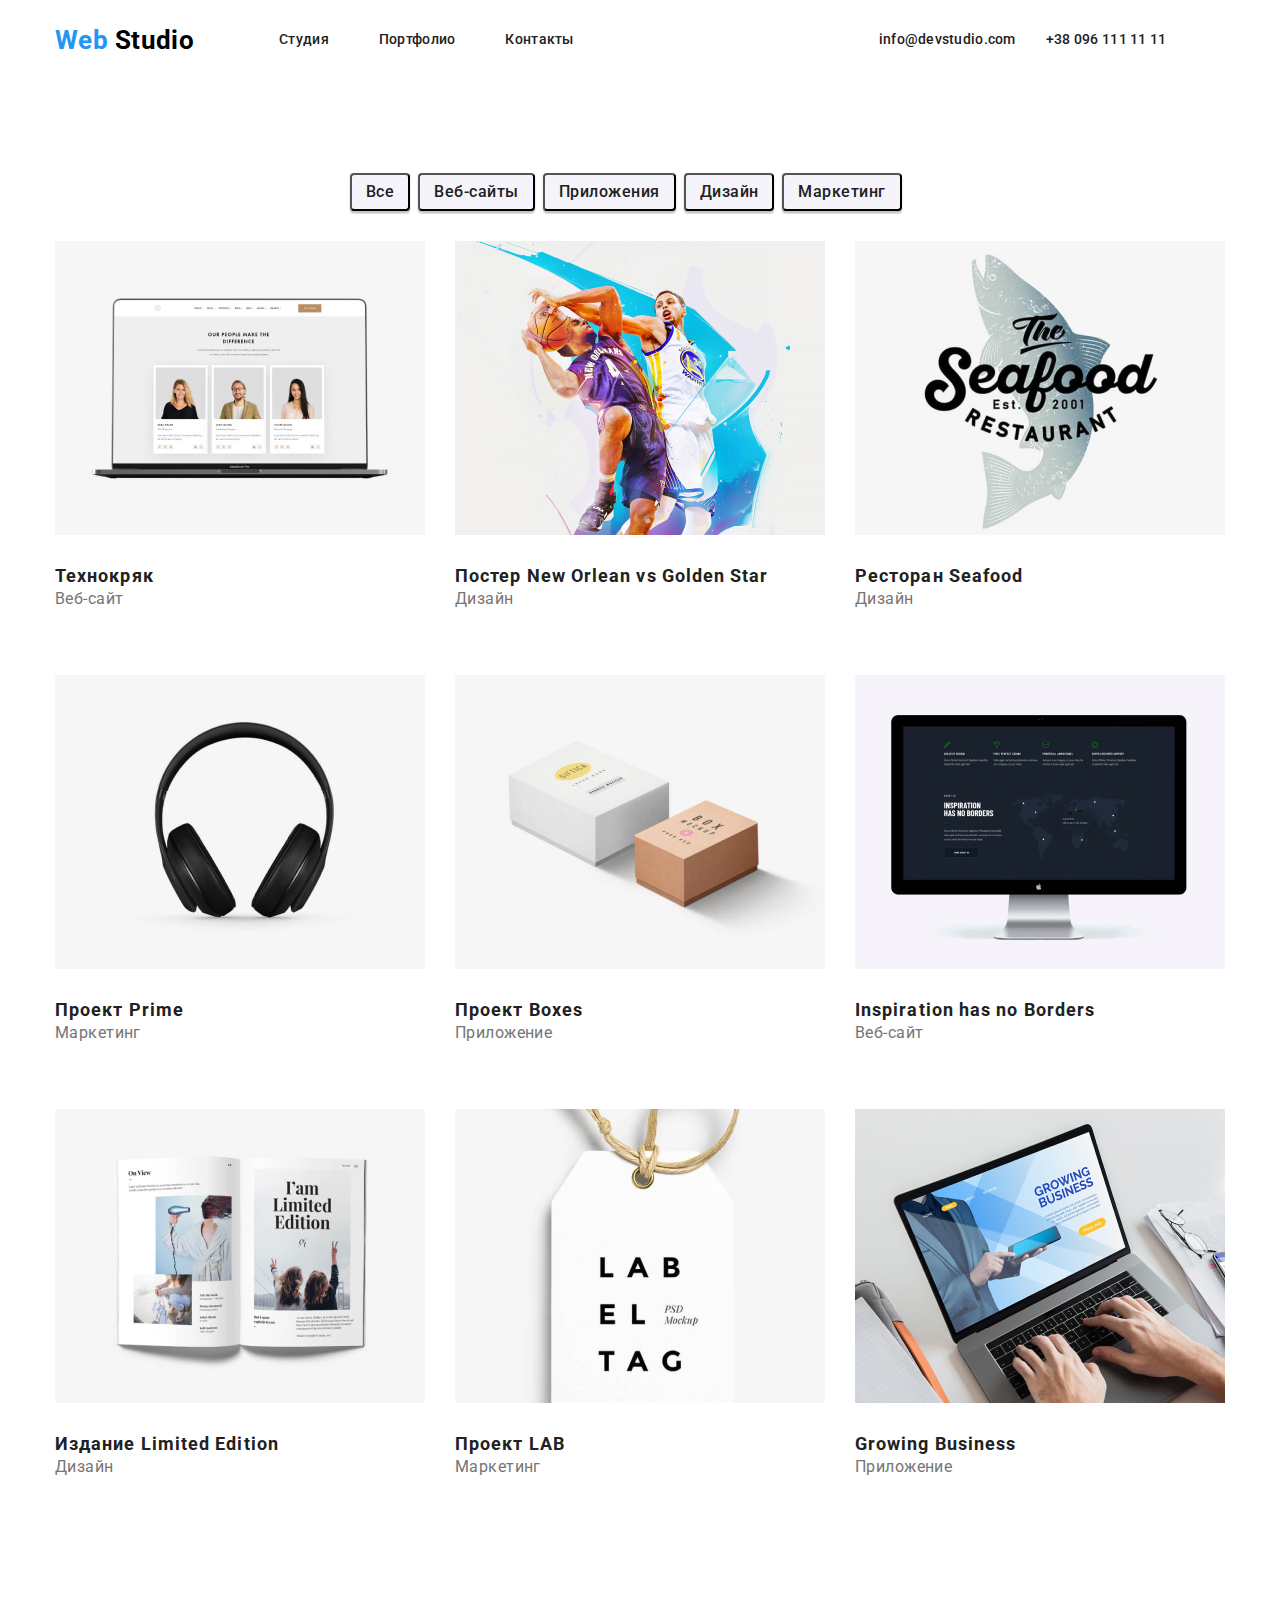
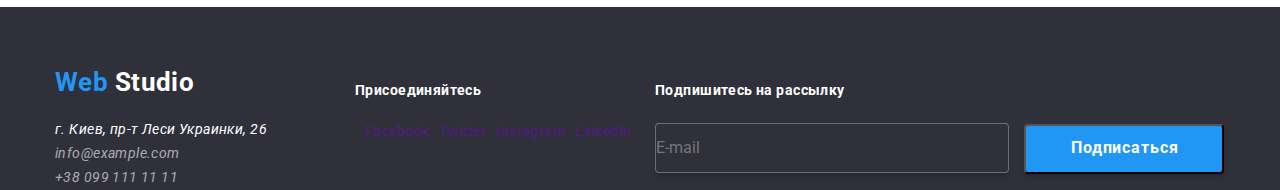
==== commit db9325c6: "Document checking completed. No errors or warnings to show." ====
--- a/portfolio.html
+++ b/portfolio.html
@@ -46,16 +46,16 @@
 	</header>
 	<main>
 		<!-- Портфолио -->
-		<div class="container"	>
+		<div class="container">
 			<section class="portfolio">
 
 					<h1 hidden>Наши работы</h1>
 					<ul class="btn--list">
-						<li class="btn--item"><button class="btn--text" type="buttom">Все</button></li>
-						<li class="btn--item"><button class="btn--text" type="buttom">Веб-сайты</button></li>
-						<li class="btn--item"><button class="btn--text" type="buttom">Приложения</button></li>
-						<li class="btn--item"><button class="btn--text" type="buttom">Дизайн</button></li>
-						<li class="btn--item"><button class="btn--text" type="buttom">Маркетинг</button></li>
+						<li class="btn--item"><button class="btn--text" >Все</button></li>
+						<li class="btn--item"><button class="btn--text" >Веб-сайты</button></li>
+						<li class="btn--item"><button class="btn--text" >Приложения</button></li>
+						<li class="btn--item"><button class="btn--text" >Дизайн</button></li>
+						<li class="btn--item"><button class="btn--text" >Маркетинг</button></li>
 					</ul>
 						<!--Каталог Работ -->
 				<div class="work--catalog">
@@ -64,14 +64,6 @@
 							<img class="work--catalog-link" src="./img/portfolio/texcrack.jpg" alt="Технокряк команда" width="370" height="294">
 							<h2 class="work--catalog-title">Технокряк</h2>
 							<p class="work--catalog-text">Веб-сайт</p>
-						</a>
-							<!-- <pre class="work--catalog-textstyle">Технокряк это современная
-		площадка распространения
-		коронавируса. Компании
-		используют эту платформу для
-		цифрового шпионажа и атак на
-		защищённые сервера конкурентов.
-							</pre> -->
 						</li>
 						<li class="work--catalog-item">
 							<img class="work--catalog-link" src="./img/portfolio/basketball.jpg" alt="Баскетбол" width="370" height="294">
@@ -114,30 +106,10 @@
 							<p class="work--catalog-text">Приложение</p>
 						</li>
 					</ul>
-				</div>
-			</div>
-
+							</div>
 			</section>
-		<!-- Портфолио
-		<div class="container">
-		<iv class="portfolio">
-				<h1 hidden>Наши работы</h1>
-				<ul class="btn--list">
-					<li class="btn--li">
-						<button class="btn--item"><span
-							class="btn--text">Все</span>></button>
-					</li>
-					<li class="btn--li"><button class="btn--item"><span class="btn--text">Веб-сайты</span>></button>
-					</li>
-					<li class="btn--li"><button class="btn--item"><span class="btn--text">Приложения</span>></button></li>
-					<li class="btn--li"><button class="btn--item"><span class="btn--text">Дизайн</span>></button></li>
-					<li class="btn--li"><button class="btn--item"><span class="btn--text">Маркетинг</span>></button></li>
-				</ul>
-				<!-- <li class="list btn"><button class="portfolio-btn"><span class="portfolio-btn-text">Маркетинг</span></button></li> -->
-
-			</div>
-		</section>
-	</main>
+		</div>
+		</main>
 	<!-- Координаты и обратная связь -->
 	<footer class="coordinates">
 		<div class="container">
@@ -153,10 +125,10 @@
 			<li class="coordinates--item1">
 				<b class="coordinates--text">Присоединяйтесь</b>
 				<ul class="coordinates--list1">
-					<li class="coordinates--link"></li> <a href="#" aria-label="Ссылка на Facebook">Facebook</a></li>
-					<li class="coordinates--link"></li> <a href="#" aria-label="Ссылка на Twitter">Twitter</a></li>
-					<li class="coordinates--link"></li><a href="#" aria-label="Ссылка на Instagram">Instagram</a></li>
-					<li class="coordinates--link"></li> <a href="#" aria-label="Ссылка на LinkedIn">LinkedIn</a></li>
+					<li class="coordinates--link"><a href="" aria-label="Ссылка на Facebook">Facebook</a></li>
+					<li class="coordinates--link"><a href="" aria-label="Ссылка на Twitter">Twitter</a></li>
+					<li class="coordinates--link"><a href="" aria-label="Ссылка на Instagram">Instagram</a></li>
+					<li class="coordinates--link"><a href="" aria-label="Ссылка на LinkedIn">LinkedIn</a></li>
 				</ul>
 			</li>
 			<li class="coordinates--item2">
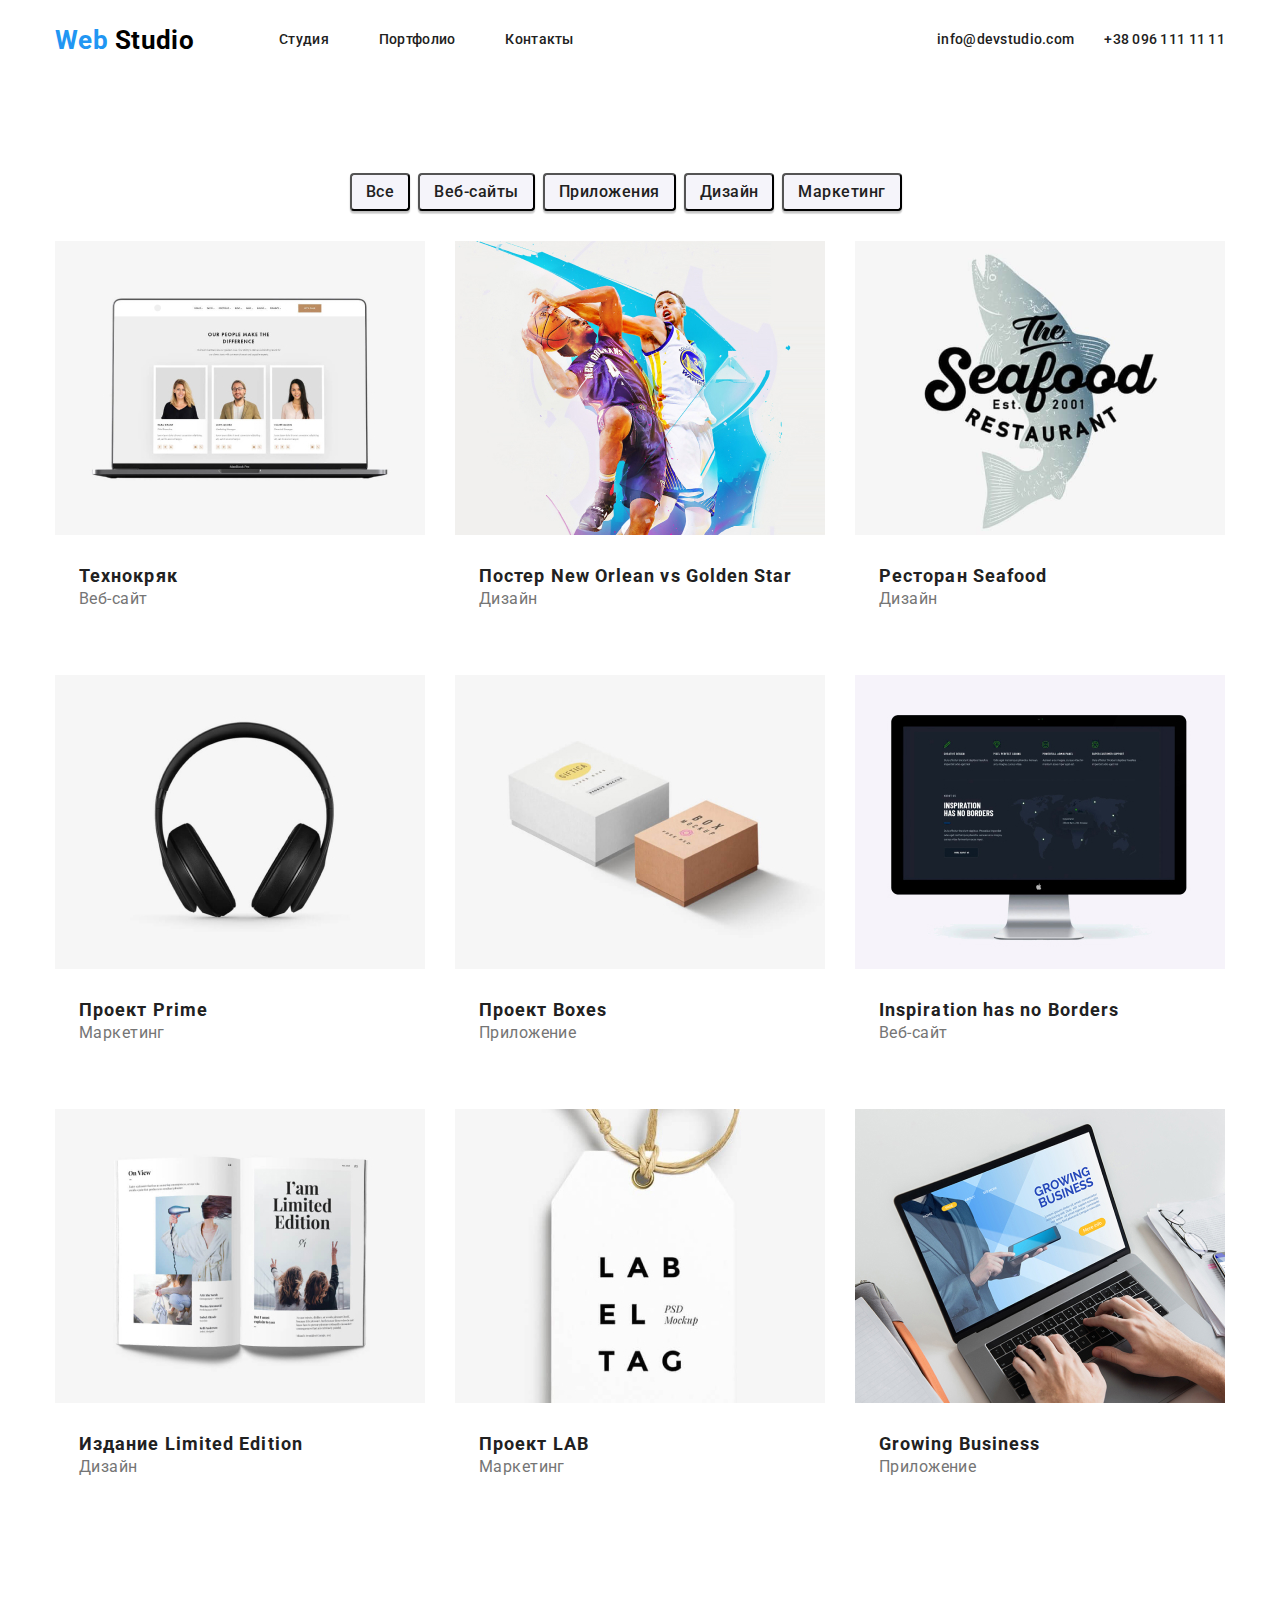
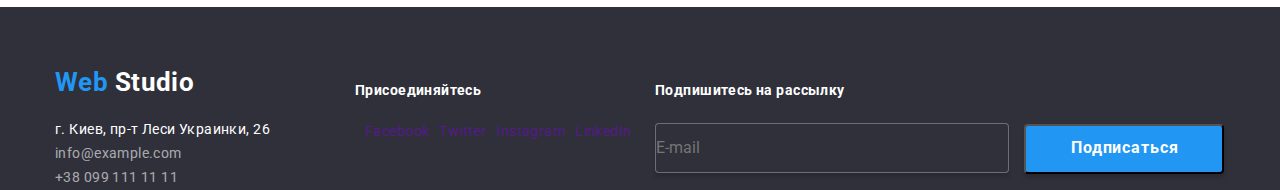
==== commit 0cc13121: "исправление мелких недочетов после проверки" ====
--- a/portfolio.html
+++ b/portfolio.html
@@ -31,7 +31,6 @@
 					<a class="nav--link" href=./index.html>Контакты</a>
 				</li>
 			</ul>
-			<div class="contact">
 				<ul class="nav--list1">
 					<li  class="nav--item1">
 						<a class="nav--link1" href="mailto:info@devstudio.com">info@devstudio.com</a>
@@ -40,7 +39,6 @@
 						<a class="nav--link1" href="tel:+380961111111">+38 096 111 11 11</a>
 					</li>
 				</ul>
-			</div>
 			</nav>
 		</div>
 	</header>
@@ -62,48 +60,67 @@
 					<ul class="work--catalog-list">
 						<li class="work--catalog-item">
 							<img class="work--catalog-link" src="./img/portfolio/texcrack.jpg" alt="Технокряк команда" width="370" height="294">
-							<h2 class="work--catalog-title">Технокряк</h2>
-							<p class="work--catalog-text">Веб-сайт</p>
+							<div class="work--catalog-paragraph">
+								<h2 class="work--catalog-title">Технокряк</h2>
+								<p class="work--catalog-text">Веб-сайт</p>
+							</div>
+
 						</li>
 						<li class="work--catalog-item">
 							<img class="work--catalog-link" src="./img/portfolio/basketball.jpg" alt="Баскетбол" width="370" height="294">
-							<h2 class="work--catalog-title">Постер <span lang="en">New Orlean vs Golden Star</span> </h2>
-							<p class="work--catalog-text">Дизайн</p>
+							<div class="work--catalog-paragraph">
+								<h2 class="work--catalog-title">Постер <span lang="en">New Orlean vs Golden Star</span> </h2>
+								<p class="work--catalog-text">Дизайн</p>
+							</div>
 						</li>
 						<li class="work--catalog-item">
 							<img class="work--catalog-link" src="./img/portfolio/seafood.jpg" alt="Ресторан" width="370" height="294">
-							<h2 class="work--catalog-title">Ресторан <span lang="en">Seafood</span> </h2>
-							<p class="work--catalog-text">Дизайн</p>
+							<div class="work--catalog-paragraph">
+								<h2 class="work--catalog-title">Ресторан <span lang="en">Seafood</span> </h2>
+								<p class="work--catalog-text">Дизайн</p>
+							</div>
 						</li>
 						<li class="work--catalog-item">
 							<img class="work--catalog-link" src="./img/portfolio/headphone.jpg" alt="наушники" width="370" height="294">
-							<h2 class="work--catalog-title">Проект <span lang="en">Prime</span> </h2>
-							<p class="work--catalog-text">Маркетинг</p>
+							<div class="work--catalog-paragraph">
+								<h2 class="work--catalog-title">Проект <span lang="en">Prime</span> </h2>
+								<p class="work--catalog-text">Маркетинг</p>
+							</div>
 						</li>
 						<li class="work--catalog-item">
 							<img class="work--catalog-link" src="./img/portfolio/box.jpg" alt="коробки" width="370" height="294">
-							<h2 class="work--catalog-title">Проект <span lang="en">Boxes</span> </h2>
-							<p class="work--catalog-text">Приложение</p>
+							<div class="work--catalog-paragraph">
+								<h2 class="work--catalog-title">Проект <span lang="en">Boxes</span> </h2>
+								<p class="work--catalog-text">Приложение</p>
+							</div>
 						</li>
 						<li class="work--catalog-item">
 							<img class="work--catalog-link" src="./img/portfolio/monitor.jpg" alt="монитор" width="370" height="294">
-							<h2 class="work--catalog-title" lang="en">Inspiration has no Borders</h2>
-							<p class="work--catalog-text">Веб-сайт</p>
+							<div class="work--catalog-paragraph">
+								<h2 class="work--catalog-title" lang="en">Inspiration has no Borders</h2>
+								<p class="work--catalog-text">Веб-сайт</p>
+							</div>
 						</li>
 						<li class="work--catalog-item">
 							<img class="work--catalog-link" src="./img/portfolio/book.jpg" alt="книга" width="370" height="294">
-							<h2 class="work--catalog-title">Издание <span lang="en">Limited Edition</span> </h2>
-							<p class="work--catalog-text">Дизайн</p>
+							<div class="work--catalog-paragraph">
+								<h2 class="work--catalog-title">Издание <span lang="en">Limited Edition</span> </h2>
+								<p class="work--catalog-text">Дизайн</p>
+							</div>
 						</li>
 						<li class="work--catalog-item">
 							<img class="work--catalog-link" src="./img/portfolio/label.png" alt="этикетка" width="370" height="294">
-							<h2 class="work--catalog-title">Проект <span lang="en">LAB</span> </h2>
-							<p class="work--catalog-text">Маркетинг</p>
+							<div class="work--catalog-paragraph">
+								<h2 class="work--catalog-title">Проект <span lang="en">LAB</span> </h2>
+								<p class="work--catalog-text">Маркетинг</p>
+							</div>
 						</li>
 						<li class="work--catalog-item">
 							<img class="work--catalog-link" src="./img/portfolio/notebook.jpg" alt="ноутбок" width="370" height="294">
-							<h2 class="work--catalog-title" lang="en">Growing Business</h2>
-							<p class="work--catalog-text">Приложение</p>
+							<div class="work--catalog-paragraph">
+								<h2 class="work--catalog-title" lang="en">Growing Business</h2>
+								<p class="work--catalog-text">Приложение</p>
+							</div>
 						</li>
 					</ul>
 							</div>
--- a/css/styles.css
+++ b/css/styles.css
@@ -93,7 +93,8 @@
   display: -webkit-box;
   display: -ms-flexbox;
   display: flex;
-  margin-left: 305px;
+  /*   margin-left: 305px; */
+  margin-left: auto;
 }
 
 .nav--list1 .nav--item1 + .nav--item1 {
@@ -213,6 +214,7 @@
 .address,
 .coordinates--text {
   line-height: 1.71;
+  padding-top: 0em;
   margin-top: 10px;
 }
 
@@ -389,13 +391,19 @@
 .work--catalog-item {
   display: block;
   width: 370px;
-  height: 404px;
   margin-right: 30px;
   margin-top: 30px;
 }
 
 .work--catalog-item:nth-child(3n + 3) {
   margin-right: 0;
+}
+
+.work--catalog-paragraph {
+  padding-top: 20px;
+  padding-bottom: 20px;
+  padding-left: 24px;
+  padding-right: 24px;
 }
 
 .work--catalog-title {
@@ -403,7 +411,7 @@
   font-size: 18px;
   line-height: 2;
   letter-spacing: 0.06em;
-  padding-top: 20px;
+  /* padding-top: 20px; */
   color: var(--title--dark-color);
 }
 
@@ -485,6 +493,7 @@
   margin: 0;
   padding: 0;
   padding-top: 20px;
+  font-style: normal;
   color: rgba(255, 255, 255, 0.6);
 }
 
